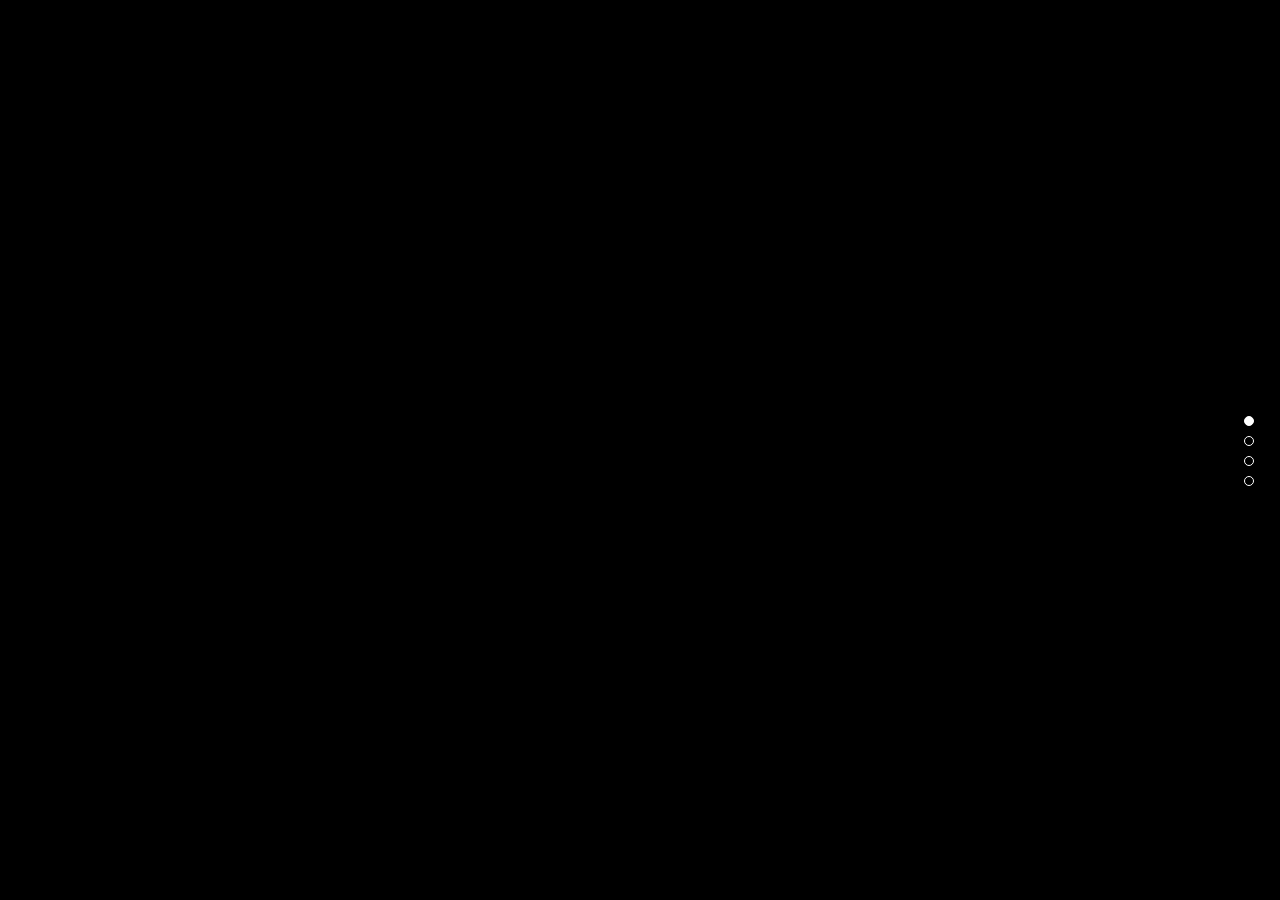
==== index.html @ 4bc7932e "Uploading existing website" ====
<!DOCTYPE html>
<html lang="en">

<head>
	<meta charset="utf-8">
	<title>MELD</title>
	<meta name= "Description" content="MELD is a multidisciplinary design studio, specialized in branding, social media and content creation. "/>    
	<link rel="image_src" href="res/meld2.png">
	<meta property="og:image" content="res/meldog.png" />

	<script src="https://cdn.jsdelivr.net/npm/p5@0.10.2/lib/p5.js"></script>
	<script src="landing.js"></script>
	<script src="hiMeld.js"></script>
	<script src="waaremeld.js"></script>

    <link rel="icon" type="image/png" href="faviconmeld.png"/>

	<!-- <script src="/res/pageable.js"> </script> -->
	<!-- <link rel="stylesheet" href="/res/pageable.css"> -->
	<!-- <link rel="stylesheet" href="res/smoothbox.css"> -->
	<!-- <link rel="stylesheet" href="venobox.css"> -->
	<link rel="stylesheet" href="lightgallery.css">
	<!-- <link rel="stylesheet" href="nanogallery2.min.css"> -->
	<link rel="stylesheet"  href="res/jquery.pagepiling.css" />
	<link rel="stylesheet" href="style.css">
	
	<link rel="stylesheet" href="shadowanim.css">
	<!--jQuery-->
	<script type="text/javascript" src="https://ajax.googleapis.com/ajax/libs/jquery/1.8.3/jquery.js"></script>
	<!-- <script src="http://ajax.googleapis.com/ajax/libs/jquery/1.11.1/jquery.min.js"></script> -->
	<script src="res/jquery.pagepiling.js"></script>
	
	<!-- <script type="text/javascript" src="js/smoothbox.min.js"></script> -->
	<!-- <script src="venobox.min.js"></script> -->
	<!-- <script src="js/jquery.nanogallery2.min.js"></script> -->
	

</head>

<body>
	
	
	<div id="main">
		<div id="pagepiling">
		<section data-anchor="Page 1" class="section">
			<div id="landing"></div>
			
		</section>
		

		<section data-anchor="Page 2" class="section">
			<div id="hi">


				<div id="hiweareMeld"></div>
				
				<div class="aboutText">
					<div id="wearemeld"></div>
					<p>
						We're a design studio. At MELD we help our clients reach their goals for their businesses by
						providing them with creative visual expressions.
						We provide creative direction, corporate branding & consultancy, packaging design, editorial
						design, graphical illustration and social media visual content creation.
					</p>
				</div>
			</div>
		</section>

		<section data-anchor="Page 3" class="section" id="aboutpg">
			<div >
				<h2 class="sheading" id="werkhead">Our work</h2>
				<div class="grid-container" id="lightgallery" data-nanogallery2>
					
					<div class="i1" >

						<a  href="sliderimgs/Catnap01.jpg " class="sb , venobox" data-gall>
							<img src="logo/catnap-01.png" alt="">
						</a>
					</div>
					
					<a href="sliderimgs/Catnap02.jpg" class="sb , venobox" data-gall></a>
					<a href="sliderimgs/Catnap03.jpg" class="sb , venobox" data-gall></a>

					<div class="i2">
						<a href="sliderimgs/MadMaze01.jpg " class="sb , venobox" data-gall>
							<img src="logo/madmaze-01.png" alt="">
						</a>
					</div>
					<a href="sliderimgs/MadMaze02.jpg" class="sb , venobox" data-gall></a>
					<a href="sliderimgs/MadMaze03.jpg" class="sb , venobox" data-gall></a>

					<div class="i3">
						<a href="sliderimgs/GoGoli-01.jpg" class="sb , venobox" data-gall>
							<img src="logo/gogoli-01.png" alt="">
						</a>
					</div>
					<a href="sliderimgs/GoGoli-02.jpg" class="sb , venobox" data-gall></a>
					<a href="sliderimgs/GoGoli-03.jpg" class="sb , venobox" data-gall></a>

					<div class="i4">
						<a href="sliderimgs/Caveman04.jpg" class="sb , venobox" data-gall>
							<img src="logo/Logos_Caveman.png" alt="">
						</a>
					</div>
					<a href="sliderimgs/Caveman05.jpg" class="sb , venobox" data-gall></a>
					<a href="sliderimgs/Caveman06.jpg" class="sb , venobox" data-gall></a>

					<div class="i5">
						<a href="sliderimgs/Evolve01.jpg" class="sb , venobox" data-gall>
							<img src="logo/Logos_Evolve.png" alt="">
						</a>
					</div>
					<a href="sliderimgs/Evolve02.jpg" class="sb , venobox" data-gall></a>
					<a href="sliderimgs/Evolve03.jpg" class="sb , venobox" data-gall></a>

					<div class="i6">
						<a href="sliderimgs/Zeal-Fit01.jpg" class="sb , venobox" data-gall>
							<img src="logo/Logos_Zeal Fit.png" alt="">
						</a>
					</div>
					<a href="sliderimgs/Zeal-Fit02.jpg" class="sb , venobox" data-gall></a>
					<a href="sliderimgs/Zeal-Fit03.jpg" class="sb , venobox" data-gall></a>

					<div class="i7">
						<a href="sliderimgs/ProCuts01.jpg" class="sb , venobox" data-gall>
							<img src="logo/Logos_ProCuts.png" alt="">
						</a>
					</div>
					<a href="sliderimgs/ProCuts02.jpg" class="sb , venobox" data-gall></a>
					<a href="sliderimgs/ProCuts03.jpg" class="sb , venobox" data-gall></a>

					<div class="i8">
						<a href="sliderimgs/Thulir01.jpg" class="sb , venobox" data-gall>
							<img src="logo/thulir-01.png" alt="">
						</a>
					</div>
					<a href="sliderimgs/Thulir02.jpg" class="sb , venobox" data-gall></a>
					<a href="sliderimgs/Thulir03.jpg" class="sb , venobox" data-gall></a>

					<div class="i9">
						<a href="#">
							<img src="logo/jugaad-01.png" alt="">
						</a>
					</div>

					<div class="i10">
						<a href="sliderimgs/Nutri-Immuno01.jpg" class="sb , venobox" data-gall>
							<img src="logo/Logos_Nutri Immuno.png" alt="">
						</a>
					</div>
					<a href="sliderimgs/Nutri-Immuno02.jpg" class="sb , venobox" data-gall></a>
					<a href="sliderimgs/Nutri-Immuno03.jpg" class="sb , venobox" data-gall></a>

					<div class="i11">
						<a href="sliderimgs/Dr01.jpg" class="sb , venobox" data-gall>
							<img src="logo/drbraces-01.png" alt="">
						</a>
					</div>
					<a href="sliderimgs/Dr02.jpg" class="sb , venobox" data-gall></a>
					<a href="sliderimgs/Dr03.jpg" class="sb , venobox" data-gall></a>

					<div class="i12">
						<a href="#">
							<img src="" alt="">
						</a>
					</div>
				</div>
			</div>
	
	</section>

	<section data-anchor="Page 4" id="contactSection" class="section">
		<h2 class="sheading">Get in touch</h2>
		<div id="contact">
			
		<form action="https://formspree.io/mlebdgdb" method="POST">
			<label>
				Hi, My name is	
				<input type="text" id="contactname" name="nameoftheperson" required>
			</label>
			<label>
				This is my email
				<input type="text" id="email" name="_replyto" required>
			</label>
			<label>	I'm looking for
				<textarea cols="23" name="message" id="msgtext"></textarea></label>
	

			<!-- your other form fields go here -->

			<button type="submit">Send</button>
		</form>
		<p>EMAIL : contactus@meldweare.com   //   CALL : +91 9790896904 / +91 7338880941  </p>
		<p></p>
	</div>
	</section>

 </div>
</div>

	



<script src="lightgallery.min.js"></script>
	<script src="main.js"></script>
</body>

</html>
---- res/pageable.css ----
/*
 Pageable
 Copyright (c) 2017 Karl Saunders (http://mobius.ovh)
 Dual licensed under the MIT (http://www.opensource.org/licenses/mit-license.php)
 and GPL (http://www.opensource.org/licenses/gpl-license.php) licenses.

 Version: 0.6.8

*/
.pg-pips {
  position: fixed;
  z-index: 1000;
}

.pg-pips ul {
  margin: 0;
  padding: 0;
}

.pg-pips ul li {
  width: 14px;
  height: 14px;
  margin: 7px;
  position: relative;
}

.pg-pips ul li:hover a {
  width: 10px;
  height: 10px;
  margin: -5px 0px 0px -5px;
}

.pg-pips ul li a {
  display: block;
  z-index: 1;
  cursor: pointer;
  text-decoration: none;
  border-radius: 50%;
  position: absolute;
  z-index: 1;
  height: 4px;
  width: 4px;
  border: 0;
  background: #fff;
  left: 50%;
  top: 50%;
  margin: -2px 0 0 -2px;
}

.pg-pips ul li a.active,
.pg-pips ul li:hover a.active {
  position: absolute;
  height: 14px;
  width: 14px;
  margin: -7px 0 0 -7px;
  border-radius: 100%;
}

.pg-vertical .pg-pips {
  right: 10px;
  top: 50%;
  -webkit-transform: translate3d(0, -50%, 0);
          transform: translate3d(0, -50%, 0);
}

.pg-vertical .pg-pips li {
  display: block;
}

.pg-horizontal .pg-pips {
  bottom: 10px;
  left: 50%;
  -webkit-transform: translate3d(-50%, 0, 0);
          transform: translate3d(-50%, 0, 0);
}

.pg-horizontal .pg-pips li {
  display: inline-block;
}
/*# sourceMappingURL=pageable.css.map */
---- res/smoothbox.css ----
body, html {
    height:100%;
    width:100%;
}
/* wrapper */
.smoothbox {
    position: fixed;
    top:0;
    left:0;
    background:rgb(0,0,0);
    background: rgba(0, 0, 0, 0.9);
    height:100%;
    width:100%;
    z-index: 9999;
}
/* wrapper after loading */
.sb-load {
    background:url('images/load.gif') center no-repeat rgba(0,0,0,.9);
}
/* vertical centering */
.smoothbox-table {
    top:0;
    height:100%;
    width:100%;
    display:table;
}
.smoothbox-centering {
    display:table-cell;
    vertical-align:middle;
    top:0;
    height:100%;
    width:100%;
}
/* horizontal centering & sizing */
.smoothbox-sizing {
    display:none;
    position: relative;
    margin: 0 auto;
    padding: 0px;
    width: 80%;
}
/* item wrapper */
.sb-items {
    margin: 0 auto;
    width: auto;
    padding: 0;
    list-style: none;    
    border-radius: 2px;
    display: table;
}
.sb-items:after {
    content: "";
    display: block;
    clear: both;
    visibility: hidden;
    line-height: 0;
    height: 0;
}
/* items */
.sb-item {
    left: 0;
    top:0;
    width: 100%;
    max-height: 80%;
    float: left;
    margin-right: -100%;
    position: relative;
    zoom: 1;
    border-radius: 2px;
    box-shadow: 0px 0px 0px 5px rgba(0, 0, 0, 1), 0px 0px 0px 6px #292929;
    -webkit-backface-visibility: hidden;
    -webkit-transition: all .2s ease-out;
    -moz-transition:all .2s ease-out;
    transition: all .2s ease-out;
}

.no-trans {
    -webkit-transition:none;
    -moz-transition:none;
    transition:none;
}

.sb-item img {
    max-width: 100%;
    max-height: 100%;
    display: block;
    border-radius: 2px;
    position: relative;
}
/* forward animation */
.sb-item-ani {
    /* top: 400px; */
    opacity:40%;
    /* -webkit-transform:scale(.5)rotate(25deg); */
    /* -moz-transform:scale(.5)rotate(25deg); */
    /* transform:scale(.5)rotate(25deg); */
}
/* back animation */
.sb-item-ani2 {
    /* top:400px; */
    /* -webkit-transform:scale(.5) rotate(25deg); */
    /* -moz-transform:scale(.5) rotate(25deg); */
    /* transform:scale(.5) rotate(25deg); */
    opacity:40%;
}
.sb-caption {
    position: absolute;
    bottom: 0px;
    width: 100%;
    background:rgb(0,0,0);
    background: rgba(0, 0, 0, 0.5);
    color: #CCC;
    /* font-family: "Segoe UI", Frutiger, "Frutiger Linotype", "Dejavu Sans", "Helvetica Neue", Arial, sans-serif; */
    font-weight: 100;
    padding: 10px;
    box-sizing: border-box;
    -moz-box-sizing:border-box;
    z-index: 1;
    text-align: center;
    -ms-filter: "progid:DXImageTransform.Microsoft.Alpha(Opacity=80)";
}
/* buttons */
.sb-nav {
    position:absolute;
    top: 10px;
    width: 100%;
    margin: 0 auto;
    display: none;
    z-index: 10;
    text-align: center;
    opacity: .5;
    -ms-filter: "progid:DXImageTransform.Microsoft.Alpha(Opacity=50)";
    filter: alpha(opacity=50);
    font-size: 0;
    -webkit-transition:all .15s ease-out;
    -moz-transition:all .15s ease-out;
    transition:all .15s ease-out;
    zoom:1;
}
.sb-nav:hover {
    opacity:1;
    -ms-filter: "progid:DXImageTransform.Microsoft.Alpha(Opacity=100)";
    filter: alpha(opacity=100);
}

.sb-prev, .sb-next, .sb-cancel {
    display: inline-block;
    background:rgb(0,0,0);
    background: rgba(0, 0, 0, 0.9);
    position: relative;
    zoom:1;
    outline:none;
    margin-right:1px;
    color: #fff!important;
    width: 50px;
    height: 35px;
    text-align: center;
    text-decoration: none;
    font-size: 21px;
    font-weight: bold;
    line-height: 33px;
    -webkit-transition:all .15s ease-out;
    -moz-transition:all .15s ease-out;
    transition:all .15s ease-out;
}
.sb-prev {border-radius: 15px 0 0 15px;}
.sb-next {border-radius: 0 15px 15px 0;}
.sb-nav a:hover {
    background: #fff;
    color: #000!important;
}
.sb-cancel:hover {
    background:#820001;
}
---- lightgallery.css ----
@font-face {
  font-family: 'lg';
  src: url("../fonts/lg.eot?n1z373");
  src: url("../fonts/lg.eot?#iefixn1z373") format("embedded-opentype"), url("../fonts/lg.woff?n1z373") format("woff"), url("../fonts/lg.ttf?n1z373") format("truetype"), url("../fonts/lg.svg?n1z373#lg") format("svg");
  font-weight: normal;
  font-style: normal;
}
.lg-icon {
  font-family: 'lg';
  speak: none;
  font-style: normal;
  font-weight: normal;
  font-variant: normal;
  text-transform: none;
  line-height: 1;
  /* Better Font Rendering =========== */
  -webkit-font-smoothing: antialiased;
  -moz-osx-font-smoothing: grayscale;
}

.lg-actions .lg-next, .lg-actions .lg-prev {
  background-color: rgba(0, 0, 0, 0.45);
  border-radius: 2px;
  color: #999;
  cursor: pointer;
  display: block;
  font-size: 22px;
  margin-top: -10px;
  padding: 8px 10px 9px;
  position: absolute;
  top: 50%;
  z-index: 1080;
}
.lg-actions .lg-next.disabled, .lg-actions .lg-prev.disabled {
  pointer-events: none;
  opacity: 0.5;
}
.lg-actions .lg-next:hover, .lg-actions .lg-prev:hover {
  color: #FFF;
}
.lg-actions .lg-next {
  right: 20px;
}
.lg-actions .lg-next:before {
  content: "\e095";
}
.lg-actions .lg-prev {
  left: 20px;
}
.lg-actions .lg-prev:after {
  content: "\e094";
}

@-webkit-keyframes lg-right-end {
  0% {
    left: 0;
  }
  50% {
    left: -30px;
  }
  100% {
    left: 0;
  }
}
@-moz-keyframes lg-right-end {
  0% {
    left: 0;
  }
  50% {
    left: -30px;
  }
  100% {
    left: 0;
  }
}
@-ms-keyframes lg-right-end {
  0% {
    left: 0;
  }
  50% {
    left: -30px;
  }
  100% {
    left: 0;
  }
}
@keyframes lg-right-end {
  0% {
    left: 0;
  }
  50% {
    left: -30px;
  }
  100% {
    left: 0;
  }
}
@-webkit-keyframes lg-left-end {
  0% {
    left: 0;
  }
  50% {
    left: 30px;
  }
  100% {
    left: 0;
  }
}
@-moz-keyframes lg-left-end {
  0% {
    left: 0;
  }
  50% {
    left: 30px;
  }
  100% {
    left: 0;
  }
}
@-ms-keyframes lg-left-end {
  0% {
    left: 0;
  }
  50% {
    left: 30px;
  }
  100% {
    left: 0;
  }
}
@keyframes lg-left-end {
  0% {
    left: 0;
  }
  50% {
    left: 30px;
  }
  100% {
    left: 0;
  }
}
.lg-outer.lg-right-end .lg-object {
  -webkit-animation: lg-right-end 0.3s;
  -o-animation: lg-right-end 0.3s;
  animation: lg-right-end 0.3s;
  position: relative;
}
.lg-outer.lg-left-end .lg-object {
  -webkit-animation: lg-left-end 0.3s;
  -o-animation: lg-left-end 0.3s;
  animation: lg-left-end 0.3s;
  position: relative;
}

.lg-toolbar {
  z-index: 1082;
  left: 0;
  position: absolute;
  top: 0;
  width: 100%;
  background-color: rgba(0, 0, 0, 0.45);
}
.lg-toolbar .lg-icon {
  color: #999;
  cursor: pointer;
  float: right;
  font-size: 24px;
  height: 47px;
  line-height: 27px;
  padding: 10px 0;
  text-align: center;
  width: 50px;
  text-decoration: none !important;
  outline: medium none;
  -webkit-transition: color 0.2s linear;
  -o-transition: color 0.2s linear;
  transition: color 0.2s linear;
}
.lg-toolbar .lg-icon:hover {
  color: #FFF;
}
.lg-toolbar .lg-close:after {
  content: "\e070";
}
.lg-toolbar .lg-download:after {
  content: "\e0f2";
}

.lg-sub-html {
  background-color: rgba(0, 0, 0, 0.45);
  bottom: 0;
  color: #EEE;
  font-size: 16px;
  left: 0;
  padding: 10px 40px;
  position: fixed;
  right: 0;
  text-align: center;
  z-index: 1080;
}
.lg-sub-html h4 {
  margin: 0;
  font-size: 13px;
  font-weight: bold;
}
.lg-sub-html p {
  font-size: 12px;
  margin: 5px 0 0;
}

#lg-counter {
  color: #999;
  display: inline-block;
  font-size: 16px;
  padding-left: 20px;
  padding-top: 12px;
  vertical-align: middle;
}

.lg-toolbar, .lg-prev, .lg-next {
  opacity: 1;
  -webkit-transition: -webkit-transform 0.35s cubic-bezier(0, 0, 0.25, 1) 0s, opacity 0.35s cubic-bezier(0, 0, 0.25, 1) 0s, color 0.2s linear;
  -moz-transition: -moz-transform 0.35s cubic-bezier(0, 0, 0.25, 1) 0s, opacity 0.35s cubic-bezier(0, 0, 0.25, 1) 0s, color 0.2s linear;
  -o-transition: -o-transform 0.35s cubic-bezier(0, 0, 0.25, 1) 0s, opacity 0.35s cubic-bezier(0, 0, 0.25, 1) 0s, color 0.2s linear;
  transition: transform 0.35s cubic-bezier(0, 0, 0.25, 1) 0s, opacity 0.35s cubic-bezier(0, 0, 0.25, 1) 0s, color 0.2s linear;
}

.lg-hide-items .lg-prev {
  opacity: 0;
  -webkit-transform: translate3d(-10px, 0, 0);
  transform: translate3d(-10px, 0, 0);
}
.lg-hide-items .lg-next {
  opacity: 0;
  -webkit-transform: translate3d(10px, 0, 0);
  transform: translate3d(10px, 0, 0);
}
.lg-hide-items .lg-toolbar {
  opacity: 0;
  -webkit-transform: translate3d(0, -10px, 0);
  transform: translate3d(0, -10px, 0);
}

body:not(.lg-from-hash) .lg-outer.lg-start-zoom .lg-object {
  -webkit-transform: scale3d(0.5, 0.5, 0.5);
  transform: scale3d(0.5, 0.5, 0.5);
  opacity: 0;
  -webkit-transition: -webkit-transform 250ms cubic-bezier(0, 0, 0.25, 1) 0s, opacity 250ms cubic-bezier(0, 0, 0.25, 1) !important;
  -moz-transition: -moz-transform 250ms cubic-bezier(0, 0, 0.25, 1) 0s, opacity 250ms cubic-bezier(0, 0, 0.25, 1) !important;
  -o-transition: -o-transform 250ms cubic-bezier(0, 0, 0.25, 1) 0s, opacity 250ms cubic-bezier(0, 0, 0.25, 1) !important;
  transition: transform 250ms cubic-bezier(0, 0, 0.25, 1) 0s, opacity 250ms cubic-bezier(0, 0, 0.25, 1) !important;
  -webkit-transform-origin: 50% 50%;
  -moz-transform-origin: 50% 50%;
  -ms-transform-origin: 50% 50%;
  transform-origin: 50% 50%;
}
body:not(.lg-from-hash) .lg-outer.lg-start-zoom .lg-item.lg-complete .lg-object {
  -webkit-transform: scale3d(1, 1, 1);
  transform: scale3d(1, 1, 1);
  opacity: 1;
}

.lg-outer .lg-thumb-outer {
  background-color: #0D0A0A;
  bottom: 0;
  position: absolute;
  width: 100%;
  z-index: 1080;
  max-height: 350px;
  -webkit-transform: translate3d(0, 100%, 0);
  transform: translate3d(0, 100%, 0);
  -webkit-transition: -webkit-transform 0.25s cubic-bezier(0, 0, 0.25, 1) 0s;
  -moz-transition: -moz-transform 0.25s cubic-bezier(0, 0, 0.25, 1) 0s;
  -o-transition: -o-transform 0.25s cubic-bezier(0, 0, 0.25, 1) 0s;
  transition: transform 0.25s cubic-bezier(0, 0, 0.25, 1) 0s;
}
.lg-outer .lg-thumb-outer.lg-grab .lg-thumb-item {
  cursor: -webkit-grab;
  cursor: -moz-grab;
  cursor: -o-grab;
  cursor: -ms-grab;
  cursor: grab;
}
.lg-outer .lg-thumb-outer.lg-grabbing .lg-thumb-item {
  cursor: move;
  cursor: -webkit-grabbing;
  cursor: -moz-grabbing;
  cursor: -o-grabbing;
  cursor: -ms-grabbing;
  cursor: grabbing;
}
.lg-outer .lg-thumb-outer.lg-dragging .lg-thumb {
  -webkit-transition-duration: 0s !important;
  transition-duration: 0s !important;
}
.lg-outer.lg-thumb-open .lg-thumb-outer {
  -webkit-transform: translate3d(0, 0%, 0);
  transform: translate3d(0, 0%, 0);
}
.lg-outer .lg-thumb {
  padding: 10px 0;
  height: 100%;
  margin-bottom: -5px;
}
.lg-outer .lg-thumb-item {
  border-radius: 5px;
  cursor: pointer;
  float: left;
  overflow: hidden;
  height: 100%;
  border: 2px solid #FFF;
  border-radius: 4px;
  margin-bottom: 5px;
}
@media (min-width: 1025px) {
  .lg-outer .lg-thumb-item {
    -webkit-transition: border-color 0.25s ease;
    -o-transition: border-color 0.25s ease;
    transition: border-color 0.25s ease;
  }
}
.lg-outer .lg-thumb-item.active, .lg-outer .lg-thumb-item:hover {
  border-color: #a90707;
}
.lg-outer .lg-thumb-item img {
  width: 100%;
  height: 100%;
  object-fit: cover;
}
.lg-outer.lg-has-thumb .lg-item {
  padding-bottom: 120px;
}
.lg-outer.lg-can-toggle .lg-item {
  padding-bottom: 0;
}
.lg-outer.lg-pull-caption-up .lg-sub-html {
  -webkit-transition: bottom 0.25s ease;
  -o-transition: bottom 0.25s ease;
  transition: bottom 0.25s ease;
}
.lg-outer.lg-pull-caption-up.lg-thumb-open .lg-sub-html {
  bottom: 100px;
}
.lg-outer .lg-toggle-thumb {
  background-color: #0D0A0A;
  border-radius: 2px 2px 0 0;
  color: #999;
  cursor: pointer;
  font-size: 24px;
  height: 39px;
  line-height: 27px;
  padding: 5px 0;
  position: absolute;
  right: 20px;
  text-align: center;
  top: -39px;
  width: 50px;
}
.lg-outer .lg-toggle-thumb:after {
  content: "\e1ff";
}
.lg-outer .lg-toggle-thumb:hover {
  color: #FFF;
}

.lg-outer .lg-video-cont {
  display: inline-block;
  vertical-align: middle;
  max-width: 1140px;
  max-height: 100%;
  width: 100%;
  padding: 0 5px;
}
.lg-outer .lg-video {
  width: 100%;
  height: 0;
  padding-bottom: 56.25%;
  overflow: hidden;
  position: relative;
}
.lg-outer .lg-video .lg-object {
  display: inline-block;
  position: absolute;
  top: 0;
  left: 0;
  width: 100% !important;
  height: 100% !important;
}
.lg-outer .lg-video .lg-video-play {
  width: 84px;
  height: 59px;
  position: absolute;
  left: 50%;
  top: 50%;
  margin-left: -42px;
  margin-top: -30px;
  z-index: 1080;
  cursor: pointer;
}
.lg-outer .lg-has-vimeo .lg-video-play {
  background: url("../img/vimeo-play.png") no-repeat scroll 0 0 transparent;
}
.lg-outer .lg-has-vimeo:hover .lg-video-play {
  background: url("../img/vimeo-play.png") no-repeat scroll 0 -58px transparent;
}
.lg-outer .lg-has-html5 .lg-video-play {
  background: transparent url("../img/video-play.png") no-repeat scroll 0 0;
  height: 64px;
  margin-left: -32px;
  margin-top: -32px;
  width: 64px;
  opacity: 0.8;
}
.lg-outer .lg-has-html5:hover .lg-video-play {
  opacity: 1;
}
.lg-outer .lg-has-youtube .lg-video-play {
  background: url("../img/youtube-play.png") no-repeat scroll 0 0 transparent;
}
.lg-outer .lg-has-youtube:hover .lg-video-play {
  background: url("../img/youtube-play.png") no-repeat scroll 0 -60px transparent;
}
.lg-outer .lg-video-object {
  width: 100% !important;
  height: 100% !important;
  position: absolute;
  top: 0;
  left: 0;
}
.lg-outer .lg-has-video .lg-video-object {
  visibility: hidden;
}
.lg-outer .lg-has-video.lg-video-playing .lg-object, .lg-outer .lg-has-video.lg-video-playing .lg-video-play {
  display: none;
}
.lg-outer .lg-has-video.lg-video-playing .lg-video-object {
  visibility: visible;
}

.lg-progress-bar {
  background-color: #333;
  height: 5px;
  left: 0;
  position: absolute;
  top: 0;
  width: 100%;
  z-index: 1083;
  opacity: 0;
  -webkit-transition: opacity 0.08s ease 0s;
  -moz-transition: opacity 0.08s ease 0s;
  -o-transition: opacity 0.08s ease 0s;
  transition: opacity 0.08s ease 0s;
}
.lg-progress-bar .lg-progress {
  background-color: #a90707;
  height: 5px;
  width: 0;
}
.lg-progress-bar.lg-start .lg-progress {
  width: 100%;
}
.lg-show-autoplay .lg-progress-bar {
  opacity: 1;
}

.lg-autoplay-button:after {
  content: "\e01d";
}
.lg-show-autoplay .lg-autoplay-button:after {
  content: "\e01a";
}

.lg-outer.lg-css3.lg-zoom-dragging .lg-item.lg-complete.lg-zoomable .lg-img-wrap, .lg-outer.lg-css3.lg-zoom-dragging .lg-item.lg-complete.lg-zoomable .lg-image {
  -webkit-transition-duration: 0s;
  transition-duration: 0s;
}
.lg-outer.lg-use-transition-for-zoom .lg-item.lg-complete.lg-zoomable .lg-img-wrap {
  -webkit-transition: -webkit-transform 0.3s cubic-bezier(0, 0, 0.25, 1) 0s;
  -moz-transition: -moz-transform 0.3s cubic-bezier(0, 0, 0.25, 1) 0s;
  -o-transition: -o-transform 0.3s cubic-bezier(0, 0, 0.25, 1) 0s;
  transition: transform 0.3s cubic-bezier(0, 0, 0.25, 1) 0s;
}
.lg-outer.lg-use-left-for-zoom .lg-item.lg-complete.lg-zoomable .lg-img-wrap {
  -webkit-transition: left 0.3s cubic-bezier(0, 0, 0.25, 1) 0s, top 0.3s cubic-bezier(0, 0, 0.25, 1) 0s;
  -moz-transition: left 0.3s cubic-bezier(0, 0, 0.25, 1) 0s, top 0.3s cubic-bezier(0, 0, 0.25, 1) 0s;
  -o-transition: left 0.3s cubic-bezier(0, 0, 0.25, 1) 0s, top 0.3s cubic-bezier(0, 0, 0.25, 1) 0s;
  transition: left 0.3s cubic-bezier(0, 0, 0.25, 1) 0s, top 0.3s cubic-bezier(0, 0, 0.25, 1) 0s;
}
.lg-outer .lg-item.lg-complete.lg-zoomable .lg-img-wrap {
  -webkit-transform: translate3d(0, 0, 0);
  transform: translate3d(0, 0, 0);
  -webkit-backface-visibility: hidden;
  -moz-backface-visibility: hidden;
  backface-visibility: hidden;
}
.lg-outer .lg-item.lg-complete.lg-zoomable .lg-image {
  -webkit-transform: scale3d(1, 1, 1);
  transform: scale3d(1, 1, 1);
  -webkit-transition: -webkit-transform 0.3s cubic-bezier(0, 0, 0.25, 1) 0s, opacity 0.15s !important;
  -moz-transition: -moz-transform 0.3s cubic-bezier(0, 0, 0.25, 1) 0s, opacity 0.15s !important;
  -o-transition: -o-transform 0.3s cubic-bezier(0, 0, 0.25, 1) 0s, opacity 0.15s !important;
  transition: transform 0.3s cubic-bezier(0, 0, 0.25, 1) 0s, opacity 0.15s !important;
  -webkit-transform-origin: 0 0;
  -moz-transform-origin: 0 0;
  -ms-transform-origin: 0 0;
  transform-origin: 0 0;
  -webkit-backface-visibility: hidden;
  -moz-backface-visibility: hidden;
  backface-visibility: hidden;
}

#lg-zoom-in:after {
  content: "\e311";
}

#lg-actual-size {
  font-size: 20px;
}
#lg-actual-size:after {
  content: "\e033";
}

#lg-zoom-out {
  opacity: 0.5;
  pointer-events: none;
}
#lg-zoom-out:after {
  content: "\e312";
}
.lg-zoomed #lg-zoom-out {
  opacity: 1;
  pointer-events: auto;
}

.lg-outer .lg-pager-outer {
  bottom: 60px;
  left: 0;
  position: absolute;
  right: 0;
  text-align: center;
  z-index: 1080;
  height: 10px;
}
.lg-outer .lg-pager-outer.lg-pager-hover .lg-pager-cont {
  overflow: visible;
}
.lg-outer .lg-pager-cont {
  cursor: pointer;
  display: inline-block;
  overflow: hidden;
  position: relative;
  vertical-align: top;
  margin: 0 5px;
}
.lg-outer .lg-pager-cont:hover .lg-pager-thumb-cont {
  opacity: 1;
  -webkit-transform: translate3d(0, 0, 0);
  transform: translate3d(0, 0, 0);
}
.lg-outer .lg-pager-cont.lg-pager-active .lg-pager {
  box-shadow: 0 0 0 2px white inset;
}
.lg-outer .lg-pager-thumb-cont {
  background-color: #fff;
  color: #FFF;
  bottom: 100%;
  height: 83px;
  left: 0;
  margin-bottom: 20px;
  margin-left: -60px;
  opacity: 0;
  padding: 5px;
  position: absolute;
  width: 120px;
  border-radius: 3px;
  -webkit-transition: opacity 0.15s ease 0s, -webkit-transform 0.15s ease 0s;
  -moz-transition: opacity 0.15s ease 0s, -moz-transform 0.15s ease 0s;
  -o-transition: opacity 0.15s ease 0s, -o-transform 0.15s ease 0s;
  transition: opacity 0.15s ease 0s, transform 0.15s ease 0s;
  -webkit-transform: translate3d(0, 5px, 0);
  transform: translate3d(0, 5px, 0);
}
.lg-outer .lg-pager-thumb-cont img {
  width: 100%;
  height: 100%;
}
.lg-outer .lg-pager {
  background-color: rgba(255, 255, 255, 0.5);
  border-radius: 50%;
  box-shadow: 0 0 0 8px rgba(255, 255, 255, 0.7) inset;
  display: block;
  height: 12px;
  -webkit-transition: box-shadow 0.3s ease 0s;
  -o-transition: box-shadow 0.3s ease 0s;
  transition: box-shadow 0.3s ease 0s;
  width: 12px;
}
.lg-outer .lg-pager:hover, .lg-outer .lg-pager:focus {
  box-shadow: 0 0 0 8px white inset;
}
.lg-outer .lg-caret {
  border-left: 10px solid transparent;
  border-right: 10px solid transparent;
  border-top: 10px dashed;
  bottom: -10px;
  display: inline-block;
  height: 0;
  left: 50%;
  margin-left: -5px;
  position: absolute;
  vertical-align: middle;
  width: 0;
}

.lg-fullscreen:after {
  content: "\e20c";
}
.lg-fullscreen-on .lg-fullscreen:after {
  content: "\e20d";
}

.lg-outer #lg-dropdown-overlay {
  background-color: rgba(0, 0, 0, 0.25);
  bottom: 0;
  cursor: default;
  left: 0;
  position: fixed;
  right: 0;
  top: 0;
  z-index: 1081;
  opacity: 0;
  visibility: hidden;
  -webkit-transition: visibility 0s linear 0.18s, opacity 0.18s linear 0s;
  -o-transition: visibility 0s linear 0.18s, opacity 0.18s linear 0s;
  transition: visibility 0s linear 0.18s, opacity 0.18s linear 0s;
}
.lg-outer.lg-dropdown-active .lg-dropdown, .lg-outer.lg-dropdown-active #lg-dropdown-overlay {
  -webkit-transition-delay: 0s;
  transition-delay: 0s;
  -moz-transform: translate3d(0, 0px, 0);
  -o-transform: translate3d(0, 0px, 0);
  -ms-transform: translate3d(0, 0px, 0);
  -webkit-transform: translate3d(0, 0px, 0);
  transform: translate3d(0, 0px, 0);
  opacity: 1;
  visibility: visible;
}
.lg-outer.lg-dropdown-active #lg-share {
  color: #FFF;
}
.lg-outer .lg-dropdown {
  background-color: #fff;
  border-radius: 2px;
  font-size: 14px;
  list-style-type: none;
  margin: 0;
  padding: 10px 0;
  position: absolute;
  right: 0;
  text-align: left;
  top: 50px;
  opacity: 0;
  visibility: hidden;
  -moz-transform: translate3d(0, 5px, 0);
  -o-transform: translate3d(0, 5px, 0);
  -ms-transform: translate3d(0, 5px, 0);
  -webkit-transform: translate3d(0, 5px, 0);
  transform: translate3d(0, 5px, 0);
  -webkit-transition: -webkit-transform 0.18s linear 0s, visibility 0s linear 0.5s, opacity 0.18s linear 0s;
  -moz-transition: -moz-transform 0.18s linear 0s, visibility 0s linear 0.5s, opacity 0.18s linear 0s;
  -o-transition: -o-transform 0.18s linear 0s, visibility 0s linear 0.5s, opacity 0.18s linear 0s;
  transition: transform 0.18s linear 0s, visibility 0s linear 0.5s, opacity 0.18s linear 0s;
}
.lg-outer .lg-dropdown:after {
  content: "";
  display: block;
  height: 0;
  width: 0;
  position: absolute;
  border: 8px solid transparent;
  border-bottom-color: #FFF;
  right: 16px;
  top: -16px;
}
.lg-outer .lg-dropdown > li:last-child {
  margin-bottom: 0px;
}
.lg-outer .lg-dropdown > li:hover a, .lg-outer .lg-dropdown > li:hover .lg-icon {
  color: #333;
}
.lg-outer .lg-dropdown a {
  color: #333;
  display: block;
  white-space: pre;
  padding: 4px 12px;
  font-family: "Open Sans","Helvetica Neue",Helvetica,Arial,sans-serif;
  font-size: 12px;
}
.lg-outer .lg-dropdown a:hover {
  background-color: rgba(0, 0, 0, 0.07);
}
.lg-outer .lg-dropdown .lg-dropdown-text {
  display: inline-block;
  line-height: 1;
  margin-top: -3px;
  vertical-align: middle;
}
.lg-outer .lg-dropdown .lg-icon {
  color: #333;
  display: inline-block;
  float: none;
  font-size: 20px;
  height: auto;
  line-height: 1;
  margin-right: 8px;
  padding: 0;
  vertical-align: middle;
  width: auto;
}
.lg-outer #lg-share {
  position: relative;
}
.lg-outer #lg-share:after {
  content: "\e80d";
}
.lg-outer #lg-share-facebook .lg-icon {
  color: #3b5998;
}
.lg-outer #lg-share-facebook .lg-icon:after {
  content: "\e901";
}
.lg-outer #lg-share-twitter .lg-icon {
  color: #00aced;
}
.lg-outer #lg-share-twitter .lg-icon:after {
  content: "\e904";
}
.lg-outer #lg-share-googleplus .lg-icon {
  color: #dd4b39;
}
.lg-outer #lg-share-googleplus .lg-icon:after {
  content: "\e902";
}
.lg-outer #lg-share-pinterest .lg-icon {
  color: #cb2027;
}
.lg-outer #lg-share-pinterest .lg-icon:after {
  content: "\e903";
}

.group {
  *zoom: 1;
}

.group:before, .group:after {
  display: table;
  content: "";
  line-height: 0;
}

.group:after {
  clear: both;
}

.lg-outer {
  width: 100%;
  height: 100%;
  position: fixed;
  top: 0;
  left: 0;
  z-index: 1050;
  opacity: 0;
  -webkit-transition: opacity 0.15s ease 0s;
  -o-transition: opacity 0.15s ease 0s;
  transition: opacity 0.15s ease 0s;
}
.lg-outer * {
  -webkit-box-sizing: border-box;
  -moz-box-sizing: border-box;
  box-sizing: border-box;
}
.lg-outer.lg-visible {
  opacity: 1;
}
.lg-outer.lg-css3 .lg-item.lg-prev-slide, .lg-outer.lg-css3 .lg-item.lg-next-slide, .lg-outer.lg-css3 .lg-item.lg-current {
  -webkit-transition-duration: inherit !important;
  transition-duration: inherit !important;
  -webkit-transition-timing-function: inherit !important;
  transition-timing-function: inherit !important;
}
.lg-outer.lg-css3.lg-dragging .lg-item.lg-prev-slide, .lg-outer.lg-css3.lg-dragging .lg-item.lg-next-slide, .lg-outer.lg-css3.lg-dragging .lg-item.lg-current {
  -webkit-transition-duration: 0s !important;
  transition-duration: 0s !important;
  opacity: 1;
}
.lg-outer.lg-grab img.lg-object {
  cursor: -webkit-grab;
  cursor: -moz-grab;
  cursor: -o-grab;
  cursor: -ms-grab;
  cursor: grab;
}
.lg-outer.lg-grabbing img.lg-object {
  cursor: move;
  cursor: -webkit-grabbing;
  cursor: -moz-grabbing;
  cursor: -o-grabbing;
  cursor: -ms-grabbing;
  cursor: grabbing;
}
.lg-outer .lg {
  height: 100%;
  width: 100%;
  position: relative;
  overflow: hidden;
  margin-left: auto;
  margin-right: auto;
  max-width: 100%;
  max-height: 100%;
}
.lg-outer .lg-inner {
  width: 100%;
  height: 100%;
  position: absolute;
  left: 0;
  top: 0;
  white-space: nowrap;
}
.lg-outer .lg-item {
  background: url("../img/loading.gif") no-repeat scroll center center transparent;
  display: none !important;
}
.lg-outer.lg-css3 .lg-prev-slide, .lg-outer.lg-css3 .lg-current, .lg-outer.lg-css3 .lg-next-slide {
  display: inline-block !important;
}
.lg-outer.lg-css .lg-current {
  display: inline-block !important;
}
.lg-outer .lg-item, .lg-outer .lg-img-wrap {
  display: inline-block;
  text-align: center;
  position: absolute;
  width: 100%;
  height: 100%;
}
.lg-outer .lg-item:before, .lg-outer .lg-img-wrap:before {
  content: "";
  display: inline-block;
  height: 50%;
  width: 1px;
  margin-right: -1px;
}
.lg-outer .lg-img-wrap {
  position: absolute;
  padding: 0 5px;
  left: 0;
  right: 0;
  top: 0;
  bottom: 0;
}
.lg-outer .lg-item.lg-complete {
  background-image: none;
}
.lg-outer .lg-item.lg-current {
  z-index: 1060;
}
.lg-outer .lg-image {
  display: inline-block;
  vertical-align: middle;
  max-width: 100%;
  max-height: 100%;
  width: auto !important;
  height: auto !important;
}
.lg-outer.lg-show-after-load .lg-item .lg-object, .lg-outer.lg-show-after-load .lg-item .lg-video-play {
  opacity: 0;
  -webkit-transition: opacity 0.15s ease 0s;
  -o-transition: opacity 0.15s ease 0s;
  transition: opacity 0.15s ease 0s;
}
.lg-outer.lg-show-after-load .lg-item.lg-complete .lg-object, .lg-outer.lg-show-after-load .lg-item.lg-complete .lg-video-play {
  opacity: 1;
}
.lg-outer .lg-empty-html {
  display: none;
}
.lg-outer.lg-hide-download #lg-download {
  display: none;
}

.lg-backdrop {
  position: fixed;
  top: 0;
  left: 0;
  right: 0;
  bottom: 0;
  z-index: 1040;
  background-color: #000;
  opacity: 0;
  -webkit-transition: opacity 0.15s ease 0s;
  -o-transition: opacity 0.15s ease 0s;
  transition: opacity 0.15s ease 0s;
}
.lg-backdrop.in {
  opacity: 1;
}

.lg-css3.lg-no-trans .lg-prev-slide, .lg-css3.lg-no-trans .lg-next-slide, .lg-css3.lg-no-trans .lg-current {
  -webkit-transition: none 0s ease 0s !important;
  -moz-transition: none 0s ease 0s !important;
  -o-transition: none 0s ease 0s !important;
  transition: none 0s ease 0s !important;
}
.lg-css3.lg-use-css3 .lg-item {
  -webkit-backface-visibility: hidden;
  -moz-backface-visibility: hidden;
  backface-visibility: hidden;
}
.lg-css3.lg-use-left .lg-item {
  -webkit-backface-visibility: hidden;
  -moz-backface-visibility: hidden;
  backface-visibility: hidden;
}
.lg-css3.lg-fade .lg-item {
  opacity: 0;
}
.lg-css3.lg-fade .lg-item.lg-current {
  opacity: 1;
}
.lg-css3.lg-fade .lg-item.lg-prev-slide, .lg-css3.lg-fade .lg-item.lg-next-slide, .lg-css3.lg-fade .lg-item.lg-current {
  -webkit-transition: opacity 0.1s ease 0s;
  -moz-transition: opacity 0.1s ease 0s;
  -o-transition: opacity 0.1s ease 0s;
  transition: opacity 0.1s ease 0s;
}
.lg-css3.lg-slide.lg-use-css3 .lg-item {
  opacity: 0;
}
.lg-css3.lg-slide.lg-use-css3 .lg-item.lg-prev-slide {
  -webkit-transform: translate3d(-100%, 0, 0);
  transform: translate3d(-100%, 0, 0);
}
.lg-css3.lg-slide.lg-use-css3 .lg-item.lg-next-slide {
  -webkit-transform: translate3d(100%, 0, 0);
  transform: translate3d(100%, 0, 0);
}
.lg-css3.lg-slide.lg-use-css3 .lg-item.lg-current {
  -webkit-transform: translate3d(0, 0, 0);
  transform: translate3d(0, 0, 0);
  opacity: 1;
}
.lg-css3.lg-slide.lg-use-css3 .lg-item.lg-prev-slide, .lg-css3.lg-slide.lg-use-css3 .lg-item.lg-next-slide, .lg-css3.lg-slide.lg-use-css3 .lg-item.lg-current {
  -webkit-transition: -webkit-transform 1s cubic-bezier(0, 0, 0.25, 1) 0s, opacity 0.1s ease 0s;
  -moz-transition: -moz-transform 1s cubic-bezier(0, 0, 0.25, 1) 0s, opacity 0.1s ease 0s;
  -o-transition: -o-transform 1s cubic-bezier(0, 0, 0.25, 1) 0s, opacity 0.1s ease 0s;
  transition: transform 1s cubic-bezier(0, 0, 0.25, 1) 0s, opacity 0.1s ease 0s;
}
.lg-css3.lg-slide.lg-use-left .lg-item {
  opacity: 0;
  position: absolute;
  left: 0;
}
.lg-css3.lg-slide.lg-use-left .lg-item.lg-prev-slide {
  left: -100%;
}
.lg-css3.lg-slide.lg-use-left .lg-item.lg-next-slide {
  left: 100%;
}
.lg-css3.lg-slide.lg-use-left .lg-item.lg-current {
  left: 0;
  opacity: 1;
}
.lg-css3.lg-slide.lg-use-left .lg-item.lg-prev-slide, .lg-css3.lg-slide.lg-use-left .lg-item.lg-next-slide, .lg-css3.lg-slide.lg-use-left .lg-item.lg-current {
  -webkit-transition: left 1s cubic-bezier(0, 0, 0.25, 1) 0s, opacity 0.1s ease 0s;
  -moz-transition: left 1s cubic-bezier(0, 0, 0.25, 1) 0s, opacity 0.1s ease 0s;
  -o-transition: left 1s cubic-bezier(0, 0, 0.25, 1) 0s, opacity 0.1s ease 0s;
  transition: left 1s cubic-bezier(0, 0, 0.25, 1) 0s, opacity 0.1s ease 0s;
}
---- nanogallery2.min.css ----
.nGY2{box-sizing:content-box;-webkit-box-sizing:content-box;-moz-box-sizing:content-box;-o-box-sizing:content-box}.nGY2 .ngy2_container{width:100%;min-width:100px;font-size:1em;line-height:normal;padding:0;margin:0 auto;overflow:hidden;visibility:visible;-webkit-user-select:none;user-select:none;-webkit-touch-callout:none}@font-face{font-family:ngy2_icon_font;src:url(font/ngy2_icon_font.woff2?64889571) format('woff2'),url(font/ngy2_icon_font.woff?64889571) format('woff');font-weight:400;font-style:normal}.nGY2Icon-star:before{content:'\e801'}.nGY2Icon-search:before{content:'\e800'}.nGY2Icon-star-empty:before{content:'\e802'}.nGY2Icon-video:before{content:'\e803'}.nGY2Icon-videocam:before{content:'\e804'}.nGY2Icon-picture:before{content:'\e805'}.nGY2Icon-camera:before{content:'\e806'}.nGY2Icon-camera-alt:before{content:'\e807'}.nGY2Icon-ok:before{content:'\e808'}.nGY2Icon-help:before{content:'\e80a'}.nGY2Icon-help-circled:before{content:'\e80b'}.nGY2Icon-home:before{content:'\e80e'}.nGY2Icon-link:before{content:'\e80f'}.nGY2Icon-link-ext:before{content:'\e810'}.nGY2Icon-heart:before{content:'\e811'}.nGY2Icon-ngy2_chevron-right:before{content:'\e812'}.nGY2Icon-upload:before{content:'\e814'}.nGY2Icon-reply-all:before{content:'\e815'}.nGY2Icon-export:before{content:'\e816'}.nGY2Icon-chat:before{content:'\e818'}.nGY2Icon-attention:before{content:'\e819'}.nGY2Icon-location:before{content:'\e81a'}.nGY2Icon-trash:before{content:'\e81b'}.nGY2Icon-folder-empty:before{content:'\e81c'}.nGY2Icon-folder-open-empty:before{content:'\e81d'}.nGY2Icon-menu:before{content:'\e81e'}.nGY2Icon-cog:before{content:'\e81f'}.nGY2Icon-cog-alt:before{content:'\e820'}.nGY2Icon-wrench:before{content:'\e821'}.nGY2Icon-lightbulb:before{content:'\e822'}.nGY2Icon-resize-full:before{content:'\e823'}.nGY2Icon-resize-small:before{content:'\e824'}.nGY2Icon-left-open:before{content:'\e827'}.nGY2Icon-right-open:before{content:'\e828'}.nGY2Icon-arrows-cw:before{content:'\e829'}.nGY2Icon-level-up:before{content:'\e82a'}.nGY2Icon-play:before{content:'\e82b'}.nGY2Icon-pause:before{content:'\e82c'}.nGY2Icon-ngy2_chevron-left:before{content:'\e82d'}.nGY2Icon-ellipsis-vert:before{content:'\e82e'}.nGY2Icon-toggle-off:before{content:'\e82f'}.nGY2Icon-toggle-on:before{content:'\e830'}.nGY2Icon-check:before{content:'\e831'}.nGY2Icon-check-empty:before{content:'\e832'}.nGY2Icon-rocket:before{content:'\e833'}.nGY2Icon-filter:before{content:'\e834'}.nGY2Icon-magic:before{content:'\e835'}.nGY2Icon-pinterest-squared:before{content:'\e836'}.nGY2Icon-gplus-squared:before{content:'\e837'}.nGY2Icon-facebook-squared:before{content:'\e838'}.nGY2Icon-basket:before{content:'\e839'}.nGY2Icon-ok-circled:before{content:'\e83a'}.nGY2Icon-user:before{content:'\e83b'}.nGY2Icon-ngy2_chevron_left3:before{content:'\e83c'}.nGY2Icon-ngy2_chevron_right3:before{content:'\e83d'}.nGY2Icon-zoom-out-1:before{content:'\e83e'}.nGY2Icon-ngy2_zoom_out2:before{content:'\e83f'}.nGY2Icon-ngy2_zoom_in2:before{content:'\e840'}.nGY2Icon-ngy2_share2:before{content:'\e841'}.nGY2Icon-ngy2_external2:before{content:'\e842'}.nGY2Icon-ngy2_close2:before{content:'\e843'}.nGY2Icon-ngy2_info2:before{content:'\e844'}.nGY2Icon-ngy2_chevron_up2:before{content:'\e845'}.nGY2Icon-ngy2_download2:before{content:'\e846'}.nGY2Icon-mail-alt:before{content:'\f0e0'}.nGY2Icon-circle-empty:before{content:'\f10c'}.nGY2Icon-tumblr-squared:before{content:'\f174'}.nGY2Icon-twitter-squared:before{content:'\f304'}.nGY2Icon-youtube-play:before{content:'\f16a'}.nGY2Icon-vkontakte:before{content:'\f189'}.nGY2Icon-cw:before{content:'\e809'}.nGY2Icon-ccw:before{content:'\e80c'}[class^=nGY2Icon-]{margin-left:.2em;margin-right:.3em;font-family:ngy2_icon_font;font-style:normal;font-weight:400;speak:none;display:inline-block;text-decoration:inherit;text-align:center;font-variant:normal;text-transform:none;box-sizing:border-box;-webkit-box-sizing:border-box;-moz-box-sizing:border-box;-o-box-sizing:border-box}.nGY2Navigationbar{margin:5px 0;padding:5px 0;display:none;box-sizing:border-box;-webkit-box-sizing:border-box;-moz-box-sizing:border-box;-o-box-sizing:border-box}.nGY2Navigationbar .nGY2NavigationbarItem{margin:5px 2px;padding:5px 8px;white-space:nowrap;cursor:pointer;display:inline-block;vertical-align:middle;text-align:left;visibility:'hidden';box-sizing:border-box;-webkit-box-sizing:border-box;-moz-box-sizing:border-box;-o-box-sizing:border-box}.nGY2 .nGY2Gallery,.nGY2 .nGY2GallerySub{position:relative;overflow:hidden;box-sizing:border-box}.nGY2Navigationbar .oneItem{margin:0 5px;white-space:nowrap;vertical-align:middle;display:inline-block}.nGY2 .nGY2Gallery{text-align:center;margin:0 auto;-webkit-box-sizing:border-box;-moz-box-sizing:border-box;-o-box-sizing:border-box}.nGY2 .nGY2GallerySub{perspective:900px;text-align:left;width:100%;height:100%;display:inline-block;z-index:1;-webkit-box-sizing:border-box;-moz-box-sizing:border-box;-o-box-sizing:border-box}.nGY2 .nGY2GThumbnail,.nGY2 .nGY2GThumbnailStack{display:inline-block;position:absolute;box-sizing:border-box;border:0 solid #000;padding:0;overflow:hidden;cursor:pointer}.nGY2 .nGY2GThumbnail{background-color:#000;-webkit-box-sizing:border-box;-moz-box-sizing:border-box;-o-box-sizing:border-box}.nGY2 .nGY2GThumbnailStack{background-color:#888;-webkit-box-sizing:border-box;-moz-box-sizing:border-box;-o-box-sizing:border-box}.nGY2 .nGY2GThumbnailSub{width:100%;height:100%;display:block;box-sizing:border-box;-webkit-box-sizing:border-box;-moz-box-sizing:border-box;-o-box-sizing:border-box;border:0 solid #000;margin:0;padding:0;overflow:hidden}.nGY2 .nGY2GThumbnailSubSelected{-webkit-transform:scale(.9);-ms-transform:scale(.9);transform:scale(.9)}.nGY2 .nGY2GThumbnailImage{position:relative;overflow:hidden;background:#000;box-sizing:border-box;-webkit-box-sizing:border-box;-moz-box-sizing:border-box;-o-box-sizing:border-box}.nGY2 .nGY2GThumbnailImg{background:url([data-uri]) center no-repeat;position:absolute;top:0;bottom:0;left:0;right:0;margin:auto;display:block;vertical-align:bottom;box-sizing:border-box;-webkit-box-sizing:border-box;-moz-box-sizing:border-box;-o-box-sizing:border-box}.nGY2 .nGY2GThumbnailAnnotationOLD_NO_MORE_USED{background:rgba(34,34,34,.75);opacity:1;text-align:left;left:0;right:0;padding:1px;position:absolute;min-height:18px;overflow:hidden;box-sizing:border-box;-webkit-box-sizing:border-box;-moz-box-sizing:border-box;-o-box-sizing:border-box}.nGY2 .nGY2GThumbnailCustomLayer,.nGY2 .nGY2GThumbnailLabel{display:block;box-sizing:border-box;left:0;position:absolute;right:0}.nGY2 .nGY2GThumbnailCustomLayer{top:0;bottom:0;overflow:hidden;-webkit-box-sizing:border-box;-moz-box-sizing:border-box;-o-box-sizing:border-box}.nGY2 .nGY2GThumbnailLabel{background:rgba(34,34,34,.75);padding:4px;margin:0;-webkit-box-sizing:border-box;-moz-box-sizing:border-box;-o-box-sizing:border-box}.nGY2 .nGY2GThumbnailAlbumTitle,.nGY2 .nGY2GThumbnailImageTitle{color:#fff;margin:5px 1px 1px;padding:0;left:0;right:0;white-space:nowrap;overflow:hidden;display:inline-block;Text-Shadow:#000 1px 0 0,#000 1px 1px 0,#000 1px -1px 0,#000 -1px 1px 0,#000 -1px 0 0,#000 -1px -1px 0,#000 0 1px 0,#000 0 -1px 0;box-sizing:border-box;-webkit-box-sizing:border-box;-moz-box-sizing:border-box;-o-box-sizing:border-box}.nGY2 .nGY2GThumbnailDescription{clear:both;margin:1px 1px 3px;padding:0;color:#aaa;white-space:nowrap;left:0;right:0;font-size:.8em;Text-Shadow:#000 1px 0 0,#000 1px 1px 0,#000 1px -1px 0,#000 -1px 1px 0,#000 -1px 0 0,#000 -1px -1px 0,#000 0 1px 0,#000 0 -1px 0;box-sizing:border-box;-webkit-box-sizing:border-box;-moz-box-sizing:border-box;-o-box-sizing:border-box}.nGY2 .nGY2GThumbnailIcon,.nGY2 .nGY2GThumbnailIconsFullThumbnail{color:#fff;Text-Shadow:#000 1px 0 0,#000 1px 1px 0,#000 1px -1px 0,#000 -1px 1px 0,#000 -1px 0 0,#000 -1px -1px 0,#000 0 1px 0,#000 0 -1px 0}.nGY2 .nGY2GThumbnailIcons{margin:0;position:absolute;display:inline-block;padding:0;box-sizing:border-box;-webkit-box-sizing:border-box;-moz-box-sizing:border-box;-o-box-sizing:border-box}.nGY2 .nGY2GThumbnailIconsFullThumbnail{font-size:1.8em;padding:5px;position:absolute;top:50%;left:50%;-webkit-transform:translateX(-50%) translateY(-50%);-ms-transform:translateX(-50%) translateY(-50%);transform:translateX(-50%) translateY(-50%);display:inline-block;box-sizing:border-box;-webkit-box-sizing:border-box;-moz-box-sizing:border-box;-o-box-sizing:border-box}.nGY2 .nGY2GThumbnailIconText,.nGY2 .nGY2GThumbnailIconTextBadge{position:relative;display:inline-block;margin:0;vertical-align:middle}.nGY2 .nGY2GThumbnailIcon{display:inline-block;padding:4px;margin:0;box-sizing:border-box;-webkit-box-sizing:border-box;-moz-box-sizing:border-box;-o-box-sizing:border-box}.nGY2 .nGY2GThumbnailIconTextBadge{background-color:#fff;border-radius:6px;-moz-border-radius:6px;-webkit-border-radius:6px;box-sizing:border-box;-webkit-box-sizing:border-box;-moz-box-sizing:border-box;-o-box-sizing:border-box}.nGY2 .nGY2GThumbnailIconText{box-sizing:border-box;-webkit-box-sizing:border-box;-moz-box-sizing:border-box;-o-box-sizing:border-box}.nGY2 .nGY2GThumbnailAlbumUp i{position:absolute;top:50%;left:50%;margin:0;-webkit-transform:translateY(-50%) translateX(-50%);-ms-transform:translateY(-50%) translateX(-50%);transform:translateY(-50%) translateX(-50%)}.nGY2 .nGY2GThumbnailAlbumUp{color:#eee;font-size:1.2em;top:0;bottom:0;left:0;right:0;display:table;width:100%;text-align:center;position:absolute;margin:auto;padding:0;box-sizing:border-box;-webkit-box-sizing:border-box;-moz-box-sizing:border-box;-o-box-sizing:border-box}.nGY2 .nGY2GalleryBottom{margin:0;padding:0;text-align:center;position:relative;overflow:hidden;white-space:nowrap}.nGY2 .nGY2GalleryMoreButton,.nGY2 .nGY2GalleryMoreButtonAnnotation,.nGY2 .nGY2GalleryPagination,.nGY2 .nGY2GalleryPaginationDot{margin:10px auto 5px;text-align:center;position:relative;white-space:nowrap;overflow:hidden}.nGY2 .nGY2GalleryMoreButton{padding:4px;display:inline-block;cursor:pointer}.nGY2 .nGY2GalleryMoreButtonAnnotation{border:1px solid #fff;padding:8px 20px;display:inline-block}.nGY2 .nGY2GalleryPagination,.nGY2 .nGY2GalleryPaginationDot{padding:4px}.nGY2 .nGY2PaginationNext,.nGY2 .nGY2PaginationPrev,.nGY2 .nGY2paginationItem,.nGY2 .nGY2paginationItemCurrentPage{margin:10px 4px;padding:5px 8px;-webkit-border-radius:4px;-moz-border-radius:4px;border-radius:4px;background:#111;white-space:nowrap;cursor:pointer;vertical-align:middle;display:inline-block}.nGY2 .nGY2paginationItemCurrentPage{background:#333}.nGY2 .nGY2paginationDot,.nGY2 .nGY2paginationDotCurrentPage{width:16px;height:16px;border:2px solid #fff;background:#444;border-radius:50%;margin:12px 5px;white-space:nowrap;cursor:pointer;vertical-align:middle;display:inline-block;opacity:.5}.nGY2 .nGY2paginationDotCurrentPage{background:#fff;opacity:1}.nGY2 .nGY2paginationRectangle,.nGY2 .nGY2paginationRectangleCurrentPage{width:30px;border:1px solid #fff;height:0;background:#444;margin:5px 1px;white-space:nowrap;cursor:pointer;vertical-align:middle;display:inline-block;opacity:.5}.nGY2 .nGY2paginationRectangleCurrentPage{background:#fff;opacity:1}.nGY2Popup{position:fixed;color:#000;top:0;left:0;bottom:0;right:0;background:rgba(0,0,0,.5)}.nGY2PopupContent,.nGY2PopupContentCenter,.nGY2PopupContentLeft,.nGY2PopupContentRight{position:fixed;text-align:left;top:50%;left:50%;width:50%;padding:15px 30px;height:auto;background:#fff;-webkit-backface-visibility:hidden;-moz-backface-visibility:hidden;backface-visibility:hidden;-webkit-transform:translateX(-50%) translateY(-50%);-moz-transform:translateX(-50%) translateY(-50%);-ms-transform:translateX(-50%) translateY(-50%);transform:translateX(-50%) translateY(-50%)}.nGY2PopupContentCenter{text-align:center}.nGY2PopupTitle{font-size:1.5em;border-bottom:4px solid #888;padding:0 0 5px;margin-bottom:10px}.nGY2PopupCloseButton{font-size:1.5em;cursor:pointer;text-align:right}.nGY2PopupOneItem{padding:10px;font-size:2em;cursor:pointer;display:inline-block}.nGY2PopupOneItemText{padding:10px;font-size:1.2em;cursor:pointer;display:block}@media only screen and (max-device-width :480px){.nGY2PopupContent{width:85%!important;padding:5px 10px!important}}.nGY2PortInfo{padding:3px!important;font-size:14px!important;color:#FF0075!important;text-align:center!important;z-index:0!important;text-transform:lowercase!important;cursor:pointer!important}.nGY2PortInfo a,.nGY2PortInfo a:active,.nGY2PortInfo a:hover,.nGY2PortInfo>a:link,.nGY2PortInfo>a:visited{color:#FF0075!important;text-decoration:none!important}.nGY2 .nGY2ViewerContainer{opacity:0;position:fixed;top:0;left:0;height:100%;width:100%}.nGY2 .nGY2Viewer{display:block;visibility:visible;position:fixed;top:0;left:0;height:100%;width:100%;opacity:1;background-color:rgba(1,1,1,.85);text-align:center;clear:both;user-drag:none;user-select:none;-moz-user-select:none;-webkit-user-drag:none;-webkit-user-select:none;-ms-user-select:none}.nGY2 .nGY2ViewerLogo{text-align:center;float:left;position:relative;top:50px;left:5px;padding:2px;background:url(nanogallery2_logo.png) center no-repeat;display:block;height:74px;width:147px}.nGY2 .nGY2ViewerContent,.nGY2 .nGY2ViewerMediaPan{position:absolute;box-sizing:border-box;user-select:none}.nGY2 .nGY2ViewerContent{min-width:40px;min-height:40px;clear:both;user-drag:none;-moz-user-select:none;-webkit-user-drag:none;-webkit-user-select:none;-ms-user-select:none;-webkit-box-sizing:border-box;-moz-box-sizing:border-box;-o-box-sizing:border-box}.nGY2 .nGY2ViewerMediaPan{transform-origin:50% 50% 0;visibility:visible;opacity:1;display:inline-block;padding:0;top:0;bottom:0;left:0;right:0;margin:auto;zoom:1;user-drag:none;-moz-user-select:none;-webkit-user-drag:none;-webkit-user-select:none;-ms-user-select:none;-webkit-box-sizing:border-box;-moz-box-sizing:border-box;-o-box-sizing:border-box}.nGY2 .nGY2ViewerMedia,.nGY2 .nGY2ViewerMediaLoaderHidden{visibility:visible;position:absolute;top:0;bottom:0;zoom:1;box-sizing:border-box;left:0;right:0;margin:auto}.nGY2 .nGY2ViewerMedia{max-width:none;opacity:1;will-change:transform;transform:translateZ(0);user-drag:none;user-select:none;-moz-user-select:none;-webkit-user-drag:none;-webkit-user-select:none;-ms-user-select:none;padding:0;-webkit-box-sizing:border-box;-moz-box-sizing:border-box;-o-box-sizing:border-box}.nGY2 .nGY2ViewerMediaLoaderDisplayed{visibility:visible;opacity:1;position:absolute;top:0;bottom:0;left:0;right:0;margin:auto;zoom:1;user-drag:none;user-select:none;-moz-user-select:none;-webkit-user-drag:none;-webkit-user-select:none;-ms-user-select:none;width:50px;height:50px}.nGY2 .nGY2ViewerMediaLoaderDisplayed:before{top:0;bottom:0;left:0;right:0;margin:auto;content:"";display:block;position:absolute;border-width:7px;border-style:solid;border-radius:50%;width:38px;height:38px;animation:nGY2-spinner-rotate-animation 1s linear 0s infinite;border-color:#444 #23CB99 #23CB99 #444}.nGY2 .nGY2ViewerMediaLoaderDisplayed:after{content:"";display:block;position:absolute;border-width:4px;border-style:solid;border-radius:50%;width:24px;height:24px;top:0;bottom:0;left:0;right:0;margin:auto;animation:nGY2-spinner-anti-rotate-animation .85s linear 0s infinite;border-color:#333 #23CB99 #23CB99 #333}@keyframes nGY2-spinner-rotate-animation{0%{transform:rotate(0)}100%{transform:rotate(360deg)}}@keyframes nGY2-spinner-anti-rotate-animation{0%{transform:rotate(0)}100%{transform:rotate(-360deg)}}.nGY2 .nGY2ViewerMediaLoaderHidden{opacity:0;user-drag:none;user-select:none;-moz-user-select:none;-webkit-user-drag:none;-webkit-user-select:none;-ms-user-select:none;background-image:none;-webkit-box-sizing:border-box;-moz-box-sizing:border-box;-o-box-sizing:border-box}.nGY2 .nGY2ViewerAreaNext,.nGY2 .nGY2ViewerAreaPrevious{transform:scaleY(1.5);color:#fff;display:block;Text-Shadow:#000 1px 0 0,#000 1px 1px 0,#000 1px -1px 0,#000 -1px 1px 0,#000 -1px 0 0,#000 -1px -1px 0,#000 0 1px 0,#000 0 -1px 0;font-size:2em;top:50%;margin-top:-25px;cursor:pointer;opacity:1;position:absolute}.nGY2 .nGY2ViewerContent .imgCurrent{cursor:pointer}.nGY2 .nGY2ViewerAreaPrevious{padding:10px 0 10px 1px;left:0;text-align:left;user-drag:none;user-select:none;-moz-user-select:none;-webkit-user-drag:none;-webkit-user-select:none;-ms-user-select:none;transition:all .2s ease;-webkit-transition:all .2s ease;-moz-transition:all .2s ease;-o-transition:all .2s ease}.nGY2 .nGY2ViewerAreaPrevious>i{margin-left:0}.nGY2 .nGY2ViewerAreaNext{padding:10px 1px 10px 0;right:0;text-align:right;user-drag:none;user-select:none;-moz-user-select:none;-webkit-user-drag:none;-webkit-user-select:none;-ms-user-select:none;transition:all .2s ease;-webkit-transition:all .2s ease;-moz-transition:all .2s ease;-o-transition:all .2s ease}.nGY2 .nGY2ViewerAreaNext>i{margin-right:0}.nGY2 .toolbarContainer{left:0;right:0;text-align:center;display:inline-block;position:absolute;width:100%}.nGY2 .toolbar{display:inline-block;vertical-align:middle;overflow:hidden;padding:2px 0;margin:1px}.nGY2 .toolbarBackground{background:rgba(4,4,4,.7)}.nGY2 .nGY2ViewerToolsTopLeft,.nGY2 .nGY2ViewerToolsTopRight{color:#ddd;background:rgba(0,0,0,.2);top:5px;position:absolute;cursor:pointer;opacity:1}.nGY2 .nGY2ViewerToolsTopLeft{left:5px;transition:all .2s ease;-webkit-transition:all .2s ease;-moz-transition:all .2s ease;-o-transition:all .2s ease}.nGY2 .nGY2ViewerToolsTopRight{right:5px;transition:all .2s ease;-webkit-transition:all .2s ease;-moz-transition:all .2s ease;-o-transition:all .2s ease}.nGY2 .toolbar .ngbt{font-size:1.5em;display:table-cell;cursor:pointer;padding:2px 5px;vertical-align:middle}.nGY2 .toolbar .label,.nGY2 .toolbar .label .title,.nGY2 .toolbar .pageCounter{font-size:1em;vertical-align:middle;overflow:hidden}.nGY2 .ngy2viewerToolAction{opacity:1}.nGY2 .ngy2viewerToolAction:hover{opacity:.8}.nGY2 .toolbar .pageCounter{display:table-cell;margin:auto}.nGY2 .toolbar .label{padding:3px 10px;border-left:0 solid #000;display:table-cell;text-align:left;background-color:initial}.nGY2 .toolbar .label .title{margin:auto}.nGY2 .toolbar .label .description{font-size:.8em;display:table-row;vertical-align:middle;overflow:hidden;color:#aaa}.nGY2ConsoleParent{visibility:hidden;height:0;background:#111;color:#e00;padding:0;margin:2px}.nGY2ConsoleParent p{color:#e00;padding:1px;margin:0}.nGY2 .nanoGalleryLBar,.nGY2 .nanoGalleryLBarOff{position:relative;width:100%;margin:0 0 1px;background-color:#556;height:2px}.nGY2.unselectable{-moz-user-select:none;-khtml-user-select:none;-webkit-user-select:none;user-select:none}.nGY2 .nanoGalleryLBarOff{visibility:hidden}.nGY2 .nanoGalleryLBar{visibility:visible}.nGY2 .nanoGalleryLBar>div{position:absolute;width:50px;height:2px;top:0;opacity:.7}.nGY2 .nanoGalleryLBar>div:nth-child(1){-webkit-animation:nanoGalleryLBarAnim 2s -.2s infinite cubic-bezier(0,.6,.9,0);-moz-animation:nanoGalleryLBarAnim 2s -.2s infinite cubic-bezier(0,.6,.9,0);-ms-animation:nanoGalleryLBarAnim 2s -.2s infinite cubic-bezier(0,.6,.9,0);-o-animation:nanoGalleryLBarAnim 2s -.2s infinite cubic-bezier(0,.6,.9,0);animation:nanoGalleryLBarAnim 2s -.2s infinite cubic-bezier(0,.6,.9,0);background:#111}.nGY2 .nanoGalleryLBar>div:nth-child(2){-webkit-animation:nanoGalleryLBarAnim 2s -.4s infinite cubic-bezier(0,.6,.9,0);-moz-animation:nanoGalleryLBarAnim 2s -.4s infinite cubic-bezier(0,.6,.9,0);-ms-animation:nanoGalleryLBarAnim 2s -.4s infinite cubic-bezier(0,.6,.9,0);-o-animation:nanoGalleryLBarAnim 2s -.4s infinite cubic-bezier(0,.6,.9,0);animation:nanoGalleryLBarAnim 2s -.4s infinite cubic-bezier(0,.6,.9,0);background:#333}.nGY2 .nanoGalleryLBar>div:nth-child(3){-webkit-animation:nanoGalleryLBarAnim 2s -.6s infinite cubic-bezier(0,.6,.9,0);-moz-animation:nanoGalleryLBarAnim 2s -.6s infinite cubic-bezier(0,.6,.9,0);-ms-animation:nanoGalleryLBarAnim 2s -.6s infinite cubic-bezier(0,.6,.9,0);-o-animation:nanoGalleryLBarAnim 2s -.6s infinite cubic-bezier(0,.6,.9,0);animation:nanoGalleryLBarAnim 2s -.6s infinite cubic-bezier(0,.6,.9,0);background:#ccd}.nGY2 .nanoGalleryLBar>div:nth-child(4){-webkit-animation:nanoGalleryLBarAnim 2s -.8s infinite cubic-bezier(0,.6,.9,0);-moz-animation:nanoGalleryLBarAnim 2s -.8s infinite cubic-bezier(0,.6,.9,0);-ms-animation:nanoGalleryLBarAnim 2s -.8s infinite cubic-bezier(0,.6,.9,0);-o-animation:nanoGalleryLBarAnim 2s -.8s infinite cubic-bezier(0,.6,.9,0);animation:nanoGalleryLBarAnim 2s -.8s infinite cubic-bezier(0,.6,.9,0);background:#777}.nGY2 .nanoGalleryLBar>div:nth-child(5){-webkit-animation:nanoGalleryLBarAnim 2s -1s infinite cubic-bezier(0,.6,.9,0);-moz-animation:nanoGalleryLBarAnim 2s -1s infinite cubic-bezier(0,.6,.9,0);-ms-animation:nanoGalleryLBarAnim 2s -1s infinite cubic-bezier(0,.6,.9,0);-o-animation:nanoGalleryLBarAnim 2s -1s infinite cubic-bezier(0,.6,.9,0);animation:nanoGalleryLBarAnim 2s -1s infinite cubic-bezier(0,.6,.9,0);background:#ddd}@-webkit-keyframes nanoGalleryLBarAnim{0%{left:10%}100%{left:90%}}@-moz-keyframes nanoGalleryLBarAnim{0%{left:10%}100%{left:90%}}@-ms-keyframes nanoGalleryLBarAnim{0%{left:10%}100%{left:90%}}@-o-keyframes nanoGalleryLBarAnim{0%{left:10%}100%{left:90%}}@keyframes nanoGalleryLBarAnim{0%{left:10%}100%{left:90%}}
---- style.css ----
body, html {
    height:100%;
    width:100%;
}

#landing {
    margin: 0;
    /* display: flex; */
    /* align-items: center; */

    /* position: absolute; */

}

a.sb {
    width: 0;
    height: 0;
}

.pp-tooltip {
    font-family: 'Montserrat', sans-serif;
}

#defaultCanvas0 {
    z-index: -2000;
    position: relative;
}

body {
    margin: 0;
    font-family: 'Montserrat', sans-serif;
    color: white;
    /* background-color: black; */
}

/* @media (min-width: 1000px) {
    .grid-container {
        display: grid;
        justify-items: end;
        align-items: stretch;
        grid-template-columns: 1fr 1fr 1fr 1fr;
        grid-template-rows: 1fr 1fr 1fr;
        grid-template-areas: "i1 i2 i3 i4""i5 i6 i7 i8""i9 i10 i11 i12";
    }
  } */

.grid-container {
    display: grid;
    grid-template-areas: "i1 i2 i3 i4""i5 i6 i7 i8""i9 i10 i11 i12";
    /* grid-template-rows: 1fr 1fr 1fr 1fr; */
    /* grid-template-columns: 1fr 1fr; */
    grid-column-gap: 0;
    justify-items: center;
    padding-left: 5vw;
    align-items: stretch;

    grid-template-columns: auto;
    /* grid-template-columns: repeat(auto-fit, minmax(1fr, 1fr));
     */
}

.i1 {
    grid-area: i1;
   

}

.i2 {
    grid-area: i2;
    

}

.i3 {
    grid-area: i3;


}

.i4 {
    grid-area: i4;

}

.i5 {
    grid-area: i5;
 

}

.i6 {
    grid-area: i6;
    

}

.i7 {
    grid-area: i7;
    

}

.i8 {
    grid-area:i8;

}

.i9 {
    grid-area:i9;

}

.i10 {
    grid-area: i10;

}

.i11 {
    grid-area: i11;

}

.i12 {
    grid-area: i12;

}


.grid-container img {
    max-height: 15vw;
    /* width: 240px;
    padding: 2px 30px; */
    /* padding-top: 10px; */
    
    
}


  

canvas {
    width: 100%;
    height: 100%;

}



#main {
    height: 100%;
    position: relative;
    /* z-index: 20; */
}

section {
    height: 100vh;
    background-color: black;

}

#hi {
    display: flex;
    flex-direction: row;
    justify-content: center;
    /* background-color: black; */

}

/* Hi! */
/* #defaultCanvas1{ */
/* padding-top:20vh; */

/* } */

#werkhead {
    left: -150px;
    color: grey;
    top: 250px;
}

#aboutpg {
    background-color: white;
}

.aboutText p {
    padding-right: 8%;
    font-size: 20px;
    line-height: 2;
    font-weight: 100;
    text-align: justify;
    overflow-x: hidden;
}

.aboutText p {
    padding-top: 5%;

}

canvas #hiweareMeld {
    width: 10vw;
    height: 10vh;
}

#contact {
    text-align: right;
    padding-right: 20%;
}


label {
    position: relative;
    font-size: 42px;
    display: block;
    text-transform: uppercase;
    font-weight: 100;
    padding-top: 1px;


}

form {
    margin-left: auto;
    margin-right: auto;
}

input {
    font-size: 42px;
    /* display: block; */
    margin-left: 10px;
    text-transform: uppercase;
    font-weight: 300;
    background: none !important;
    border: none;
    color: white;
    font-family: 'Montserrat', sans-serif;
    border-bottom: 1px solid grey;
    transition: 0.5s ease-in-out;
}

input#email {
    text-transform: none;
}

input:focus {
    outline: none;
    border-bottom: 2px solid grey;
    transition: 1s;
}

input:-internal-autofill-selected {
    background: none !important;

}

textarea {
    font-size: 42px;
    margin-left: 10px;
    /* text-transform: uppercase; */
    font-weight: 300;
    background: none !important;
    border: none;
    color: white;
    font-family: 'Montserrat', sans-serif;
    border-bottom: 1px solid grey;
    resize: none;
    overflow: hidden;
    padding: 0;
    height: 50px;
    transition: 0.8s ease-in-out;
    width: auto;
}



textarea:focus {
    background-color: #141414 !important;
    outline: none;
    border-bottom: 2px solid grey;
    height: 40vh;
    transition: 1s;
}

button {
    /* align-items: center; */
    background-color: black;
    border: white solid 1px;
    color: white;
    padding: 15px 32px;
    text-align: center !important;
    font-family: 'Montserrat', sans-serif;
    font-weight: 100;
    text-decoration: none;
    /* display: flex; */
    font-size: 32px;
    margin: 4px 2px;
    margin-top: 1%;
    cursor: pointer;
}

/* section#page-4 {} */

.sheading {
    /* text-align: left; */
    font-size: 10vh;
    font-weight: 800;
    position: absolute;
    color: #141414;
    text-transform: uppercase;
    /* transform-origin: 0 0; */
    z-index: -1;
    top: 250px;
    left: -200px;
    transform: rotate(-90deg);

}

@media only screen and (max-width: 1000px) {


    #msgarea {
        flex-direction: column;
    }

    #hi {
        flex-direction: column;
    }

    #hiweareMeld {
        height: 10vh !important;
    }

    /* wearemeld */
    #defaultCanvas2 {
        padding-left: 10vw;
        padding-top: 15vw;
    }

    /* Hi! */
    /* #defaultCanvas1{ */
    /* transform: scale(0.9,0.9); */
    /* padding-top: 10vw; */
    /* padding-left: 20vw; */

    /* } */

    .aboutText p {
        /* padding: 7%; */
        margin-top: -50px;
        padding-right: 15%;
        padding-left: 5%;
        /* padding-top: 20%; */
        /* margin-top: 10%; */

    }

    h2.sheading{
        white-space: nowrap;
        right: 35vw;
        top: 80vw;
    }

    h2#werkhead{
        top: 90vw;
        left: 35vw;
        

    }
    .grid-container {
        display: grid;
        /* grid-template-areas: "i1 i2 i3 i4""i5 i6 i7 i8""i9 i10 i11 i12"; */
        /* grid-template-rows: 1fr 1fr 1fr 1fr; */
        /* grid-template-columns: 1fr 1fr; */

        justify-items: center;
        /* align-items: ; */
        padding: 0;
        grid-template-columns: 1fr 1fr;
        grid-template-rows: 1fr 1fr 1fr 1fr 1fr 1fr;
        /* padding-left: 0; */
        /* grid-template-columns: repeat(auto-fit, minmax(1fr, 1fr));
       */
    }

    .i1 {
        grid-area: i1;
    }

    .i2 {
        grid-area: 1/2;
    }

    .i3 {
        grid-area: 2/1;
    }

    .i4 {
        grid-area: 2/2;
    }

    .i5 {
        grid-area: 3/1;
    }

    .i6 {
        grid-area: 3/2;
    }

    .i7 {
        grid-area: 4/1;
    }

    .i8 {
        grid-area: 4/2;
    }

    .i9 {
        grid-area: 5/1;
    }

    .i10 {
        grid-area: 5/2;
    }

    .i11 {
        grid-area: 6/1;
    }

    .i12 {
        grid-area: 6/2;
    }

    .grid-container img {
        min-height: 30vw !important;

    }


    #contact label{
        font-size: 80px;
        padding-top: 100px;

    }
    #contact input{
        font-size: 58px;
    }
    #contact p {
        font-size: 32px;
        padding-right: 0;
        padding-left: 10%;
        text-align: left;
    }

    #contact button{

        margin-top: 5%;
    }

    /* body {
        background-color: brown !important;
    } */


}
---- shadowanim.css ----
.i1 {
  -webkit-animation: shadow-drop-br 2s cubic-bezier(0.25, 0.46, 0.45, 0.94) infinite alternate both;
  animation: shadow-drop-br 2s cubic-bezier(0.25, 0.46, 0.45, 0.94) infinite alternate both;
  -webkit-animation-delay: 0.33333s;
          animation-delay: 0.33333s;
}

.i2 {
  -webkit-animation: shadow-drop-br 2s cubic-bezier(0.25, 0.46, 0.45, 0.94) infinite alternate both;
  animation: shadow-drop-br 2s cubic-bezier(0.25, 0.46, 0.45, 0.94) infinite alternate both;
  -webkit-animation-delay: 0.66667s;
          animation-delay: 0.66667s;
}

.i3 {
  -webkit-animation: shadow-drop-br 2s cubic-bezier(0.25, 0.46, 0.45, 0.94) infinite alternate both;
  animation: shadow-drop-br 2s cubic-bezier(0.25, 0.46, 0.45, 0.94) infinite alternate both;
  -webkit-animation-delay: 1s;
          animation-delay: 1s;
}

.i4 {
  -webkit-animation: shadow-drop-br 2s cubic-bezier(0.25, 0.46, 0.45, 0.94) infinite alternate both;
  animation: shadow-drop-br 2s cubic-bezier(0.25, 0.46, 0.45, 0.94) infinite alternate both;
  -webkit-animation-delay: 1.33333s;
          animation-delay: 1.33333s;
}

.i5 {
  -webkit-animation: shadow-drop-br 2s cubic-bezier(0.25, 0.46, 0.45, 0.94) infinite alternate both;
  animation: shadow-drop-br 2s cubic-bezier(0.25, 0.46, 0.45, 0.94) infinite alternate both;
  -webkit-animation-delay: 1.66667s;
          animation-delay: 1.66667s;
}

.i6 {
  -webkit-animation: shadow-drop-br 2s cubic-bezier(0.25, 0.46, 0.45, 0.94) infinite alternate both;
  animation: shadow-drop-br 2s cubic-bezier(0.25, 0.46, 0.45, 0.94) infinite alternate both;
  -webkit-animation-delay: 2s;
          animation-delay: 2s;
}

.i7 {
  -webkit-animation: shadow-drop-br 2s cubic-bezier(0.25, 0.46, 0.45, 0.94) infinite alternate both;
  animation: shadow-drop-br 2s cubic-bezier(0.25, 0.46, 0.45, 0.94) infinite alternate both;
  -webkit-animation-delay: 2.33333s;
          animation-delay: 2.33333s;
}

.i8 {
  -webkit-animation: shadow-drop-br 2s cubic-bezier(0.25, 0.46, 0.45, 0.94) infinite alternate both;
  animation: shadow-drop-br 2s cubic-bezier(0.25, 0.46, 0.45, 0.94) infinite alternate both;
  -webkit-animation-delay: 2.66667s;
          animation-delay: 2.66667s;
}

.i9 {
  -webkit-animation: shadow-drop-br 2s cubic-bezier(0.25, 0.46, 0.45, 0.94) infinite alternate both;
  animation: shadow-drop-br 2s cubic-bezier(0.25, 0.46, 0.45, 0.94) infinite alternate both;
  -webkit-animation-delay: 3s;
          animation-delay: 3s;
}

.i10 {
  -webkit-animation: shadow-drop-br 2s cubic-bezier(0.25, 0.46, 0.45, 0.94) infinite alternate both;
  animation: shadow-drop-br 2s cubic-bezier(0.25, 0.46, 0.45, 0.94) infinite alternate both;
  -webkit-animation-delay: 3.33333s;
          animation-delay: 3.33333s;
}

.i11 {
  -webkit-animation: shadow-drop-br 2s cubic-bezier(0.25, 0.46, 0.45, 0.94) infinite alternate both;
  animation: shadow-drop-br 2s cubic-bezier(0.25, 0.46, 0.45, 0.94) infinite alternate both;
  -webkit-animation-delay: 3.66667s;
          animation-delay: 3.66667s;
}

.i12 {
  -webkit-animation: shadow-drop-br 2s cubic-bezier(0.25, 0.46, 0.45, 0.94) infinite alternate both;
  animation: shadow-drop-br 2s cubic-bezier(0.25, 0.46, 0.45, 0.94) infinite alternate both;
  -webkit-animation-delay: 4s;
          animation-delay: 4s;
}

@-webkit-keyframes shadow-drop-br {
  0% {
    -webkit-box-shadow: 0 0 0 0 rgba(0, 0, 0, 0);
    box-shadow: 0 0 0 0 rgba(0, 0, 0, 0);
  }
  100% {
    -webkit-box-shadow: 12px 12px 20px -12px rgba(0, 0, 0, 0.35);
    box-shadow: 12px 12px 20px -12px rgba(0, 0, 0, 0.35);
  }
}

@keyframes shadow-drop-br {
  0% {
    -webkit-box-shadow: 0 0 0 0 rgba(0, 0, 0, 0);
    box-shadow: 0 0 0 0 rgba(0, 0, 0, 0);
  }
  100% {
    -webkit-box-shadow: 12px 12px 20px -12px rgba(0, 0, 0, 0.3);
    box-shadow: 12px 12px 20px -12px rgba(0, 0, 0, 0.3);
  }
}
/*# sourceMappingURL=shadowanim.css.map */
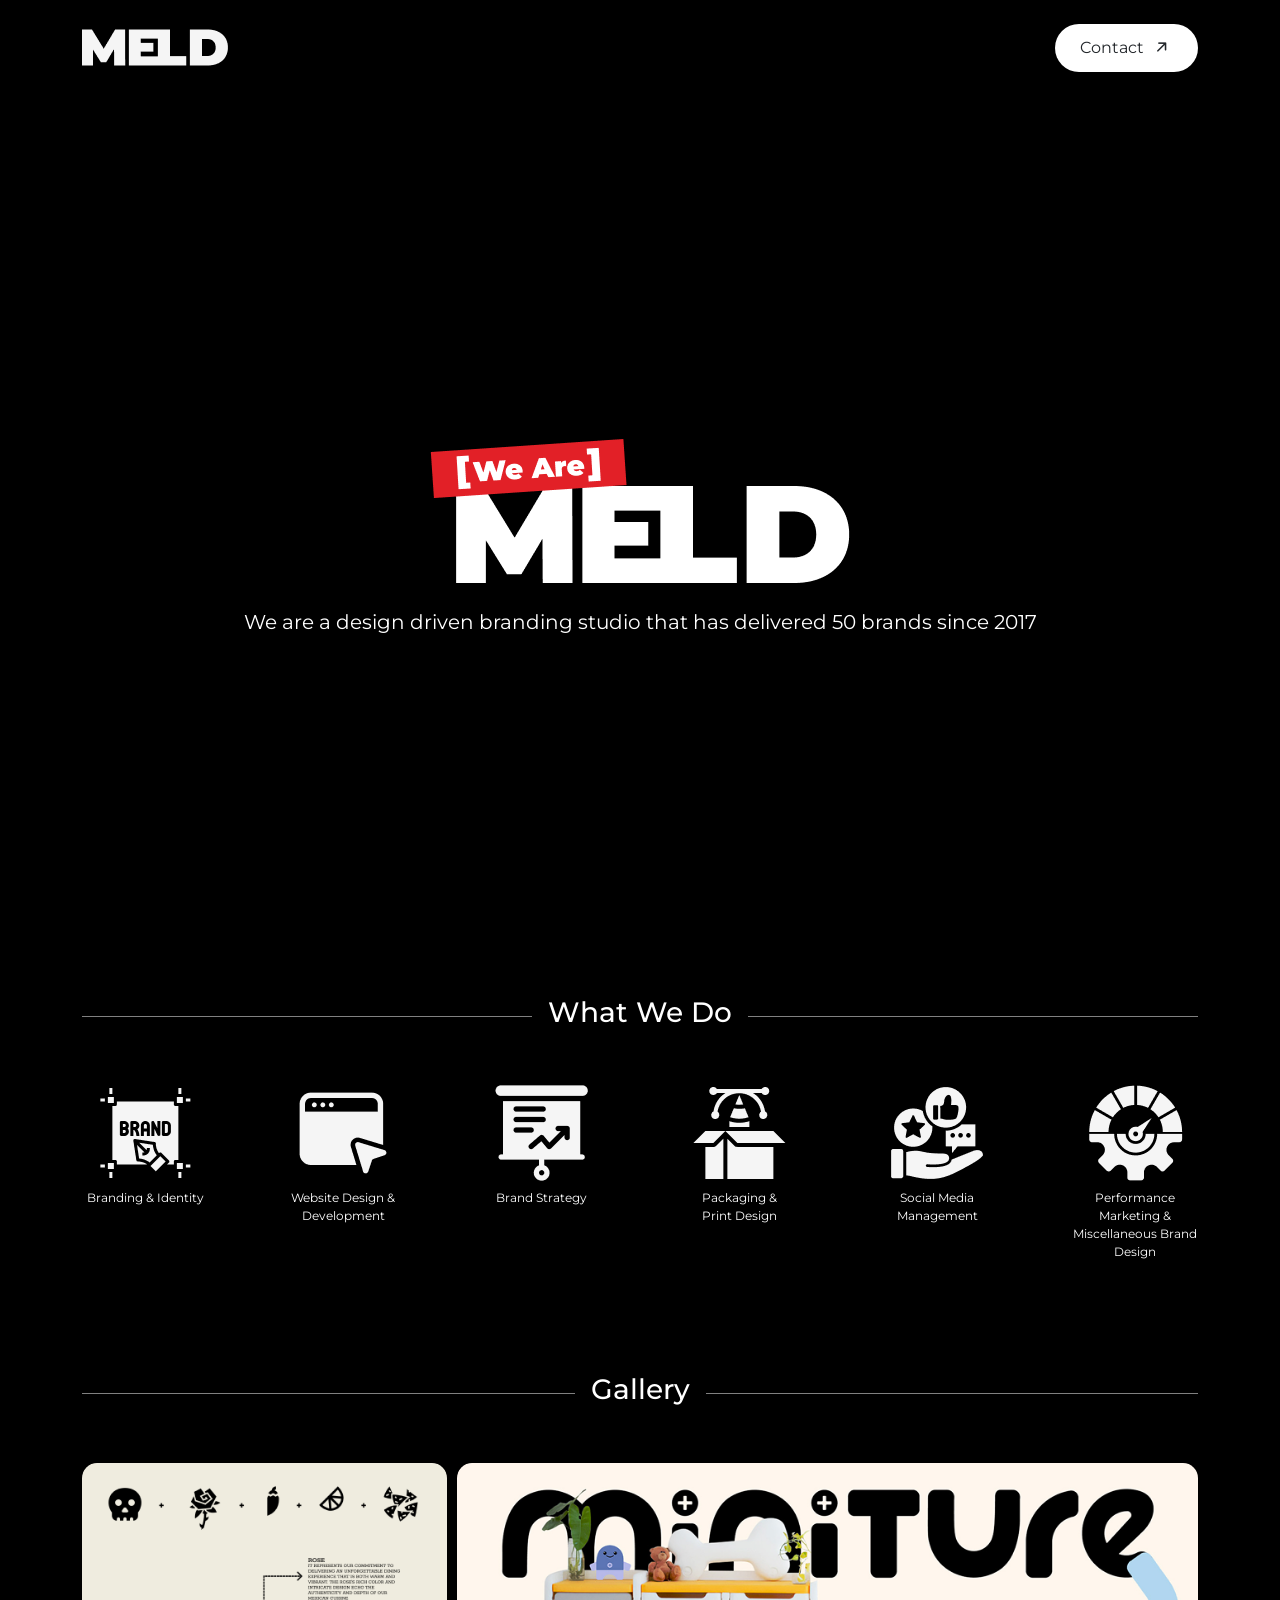
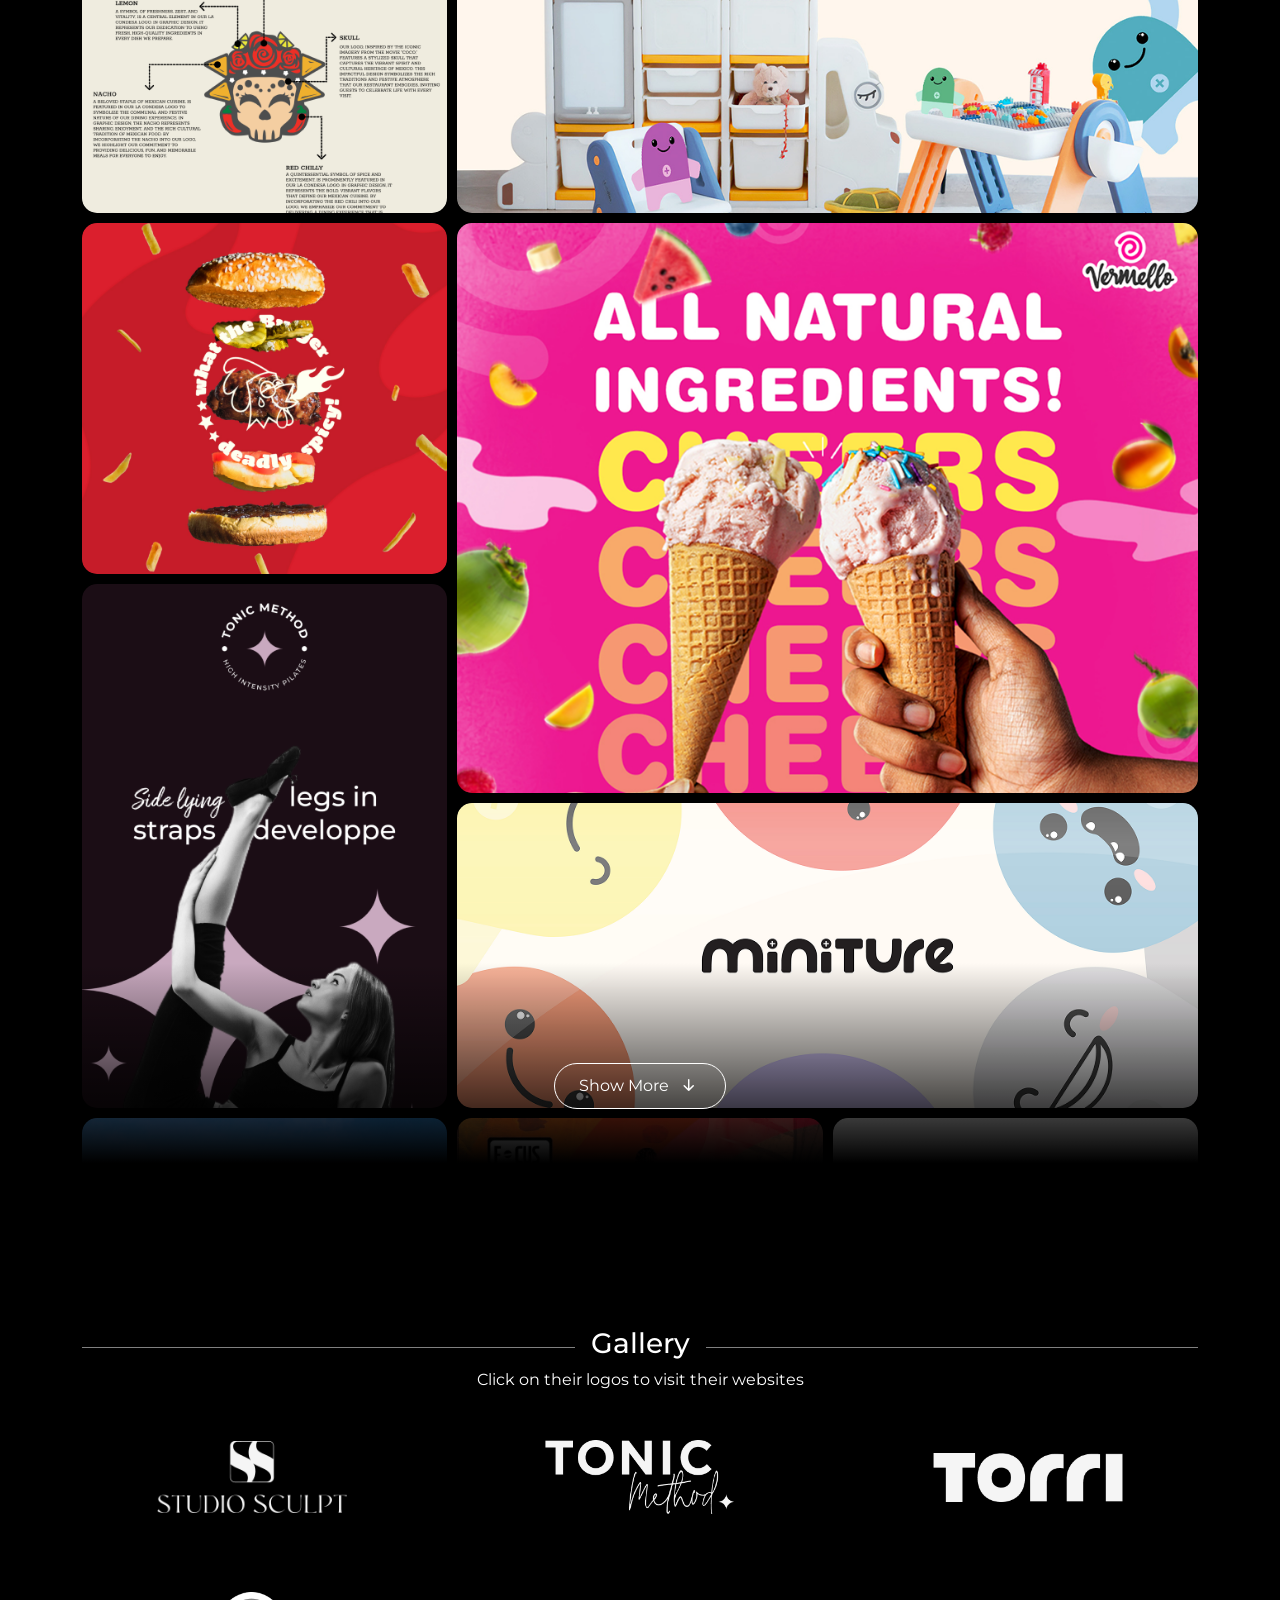
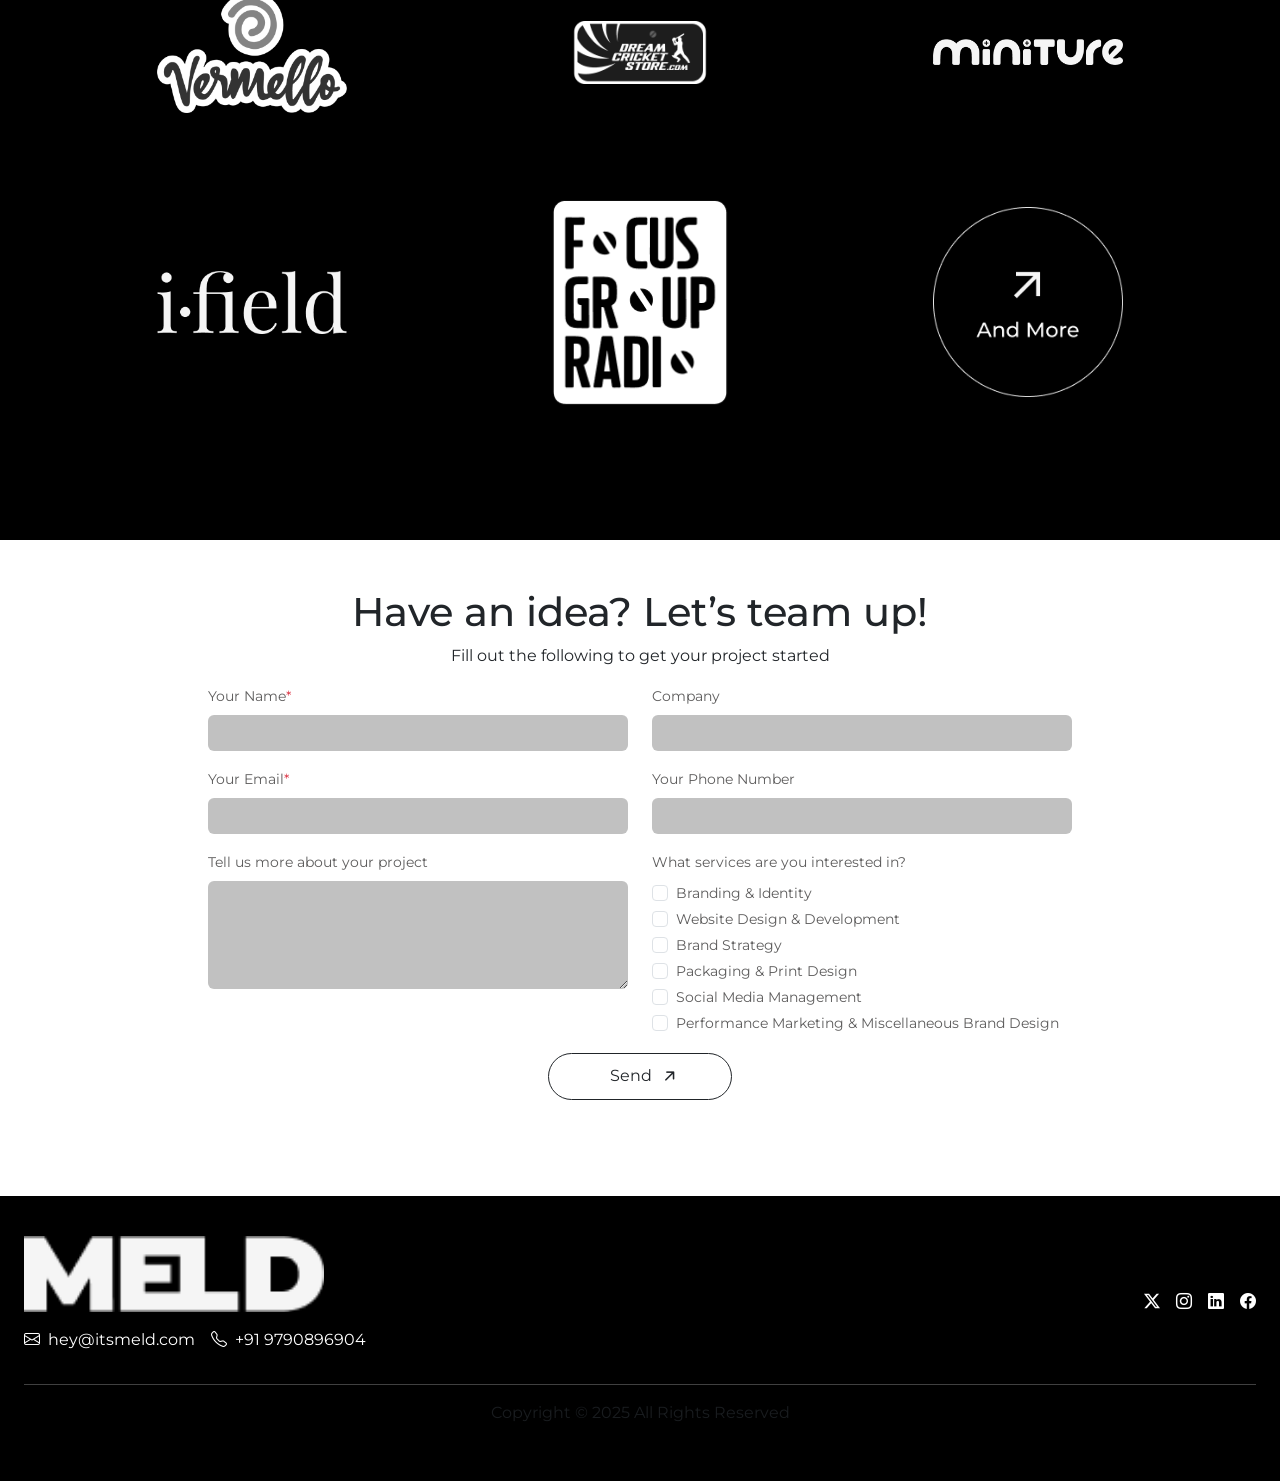
==== commit bbc49b6c: "new page" ====
--- a/index.html
+++ b/index.html
@@ -1,209 +1,251 @@
 <!DOCTYPE html>
 <html lang="en">
-
 <head>
-	<meta charset="utf-8">
-	<title>MELD</title>
-	<meta name= "Description" content="MELD is a multidisciplinary design studio, specialized in branding, social media and content creation. "/>    
-	<link rel="image_src" href="res/meld2.png">
-	<meta property="og:image" content="res/meldog.png" />
-
-	<script src="https://cdn.jsdelivr.net/npm/p5@0.10.2/lib/p5.js"></script>
-	<script src="landing.js"></script>
-	<script src="hiMeld.js"></script>
-	<script src="waaremeld.js"></script>
-
-    <link rel="icon" type="image/png" href="faviconmeld.png"/>
-
-	<!-- <script src="/res/pageable.js"> </script> -->
-	<!-- <link rel="stylesheet" href="/res/pageable.css"> -->
-	<!-- <link rel="stylesheet" href="res/smoothbox.css"> -->
-	<!-- <link rel="stylesheet" href="venobox.css"> -->
-	<link rel="stylesheet" href="lightgallery.css">
-	<!-- <link rel="stylesheet" href="nanogallery2.min.css"> -->
-	<link rel="stylesheet"  href="res/jquery.pagepiling.css" />
-	<link rel="stylesheet" href="style.css">
-	
-	<link rel="stylesheet" href="shadowanim.css">
-	<!--jQuery-->
-	<script type="text/javascript" src="https://ajax.googleapis.com/ajax/libs/jquery/1.8.3/jquery.js"></script>
-	<!-- <script src="http://ajax.googleapis.com/ajax/libs/jquery/1.11.1/jquery.min.js"></script> -->
-	<script src="res/jquery.pagepiling.js"></script>
-	
-	<!-- <script type="text/javascript" src="js/smoothbox.min.js"></script> -->
-	<!-- <script src="venobox.min.js"></script> -->
-	<!-- <script src="js/jquery.nanogallery2.min.js"></script> -->
-	
-
+    <meta charset="UTF-8">
+    <meta name="viewport" content="width=device-width, initial-scale=1.0">
+    <title>Document</title>
+   
+    <!-- <link rel="stylesheet" href="style2.css"> -->
+     <link rel="stylesheet" href="style3.css">
+     <link rel="stylesheet" href="https://cdn.jsdelivr.net/npm/bootstrap-icons@1.11.3/font/bootstrap-icons.min.css">
+     <link href="https://fonts.googleapis.com/css2?family=Poppins:wght@100;200;300;400;500;600;700;800;900&display=swap" rel="stylesheet">
+     <link href="https://cdn.jsdelivr.net/npm/bootstrap@5.0.2/dist/css/bootstrap.min.css" rel="stylesheet" integrity="sha384-EVSTQN3/azprG1Anm3QDgpJLIm9Nao0Yz1ztcQTwFspd3yD65VohhpuuCOmLASjC" crossorigin="anonymous">
 </head>
-
-<body>
-	
-	
-	<div id="main">
-		<div id="pagepiling">
-		<section data-anchor="Page 1" class="section">
-			<div id="landing"></div>
-			
-		</section>
-		
-
-		<section data-anchor="Page 2" class="section">
-			<div id="hi">
-
-
-				<div id="hiweareMeld"></div>
-				
-				<div class="aboutText">
-					<div id="wearemeld"></div>
-					<p>
-						We're a design studio. At MELD we help our clients reach their goals for their businesses by
-						providing them with creative visual expressions.
-						We provide creative direction, corporate branding & consultancy, packaging design, editorial
-						design, graphical illustration and social media visual content creation.
-					</p>
-				</div>
-			</div>
-		</section>
-
-		<section data-anchor="Page 3" class="section" id="aboutpg">
-			<div >
-				<h2 class="sheading" id="werkhead">Our work</h2>
-				<div class="grid-container" id="lightgallery" data-nanogallery2>
-					
-					<div class="i1" >
-
-						<a  href="sliderimgs/Catnap01.jpg " class="sb , venobox" data-gall>
-							<img src="logo/catnap-01.png" alt="">
-						</a>
-					</div>
-					
-					<a href="sliderimgs/Catnap02.jpg" class="sb , venobox" data-gall></a>
-					<a href="sliderimgs/Catnap03.jpg" class="sb , venobox" data-gall></a>
-
-					<div class="i2">
-						<a href="sliderimgs/MadMaze01.jpg " class="sb , venobox" data-gall>
-							<img src="logo/madmaze-01.png" alt="">
-						</a>
-					</div>
-					<a href="sliderimgs/MadMaze02.jpg" class="sb , venobox" data-gall></a>
-					<a href="sliderimgs/MadMaze03.jpg" class="sb , venobox" data-gall></a>
-
-					<div class="i3">
-						<a href="sliderimgs/GoGoli-01.jpg" class="sb , venobox" data-gall>
-							<img src="logo/gogoli-01.png" alt="">
-						</a>
-					</div>
-					<a href="sliderimgs/GoGoli-02.jpg" class="sb , venobox" data-gall></a>
-					<a href="sliderimgs/GoGoli-03.jpg" class="sb , venobox" data-gall></a>
-
-					<div class="i4">
-						<a href="sliderimgs/Caveman04.jpg" class="sb , venobox" data-gall>
-							<img src="logo/Logos_Caveman.png" alt="">
-						</a>
-					</div>
-					<a href="sliderimgs/Caveman05.jpg" class="sb , venobox" data-gall></a>
-					<a href="sliderimgs/Caveman06.jpg" class="sb , venobox" data-gall></a>
-
-					<div class="i5">
-						<a href="sliderimgs/Evolve01.jpg" class="sb , venobox" data-gall>
-							<img src="logo/Logos_Evolve.png" alt="">
-						</a>
-					</div>
-					<a href="sliderimgs/Evolve02.jpg" class="sb , venobox" data-gall></a>
-					<a href="sliderimgs/Evolve03.jpg" class="sb , venobox" data-gall></a>
-
-					<div class="i6">
-						<a href="sliderimgs/Zeal-Fit01.jpg" class="sb , venobox" data-gall>
-							<img src="logo/Logos_Zeal Fit.png" alt="">
-						</a>
-					</div>
-					<a href="sliderimgs/Zeal-Fit02.jpg" class="sb , venobox" data-gall></a>
-					<a href="sliderimgs/Zeal-Fit03.jpg" class="sb , venobox" data-gall></a>
-
-					<div class="i7">
-						<a href="sliderimgs/ProCuts01.jpg" class="sb , venobox" data-gall>
-							<img src="logo/Logos_ProCuts.png" alt="">
-						</a>
-					</div>
-					<a href="sliderimgs/ProCuts02.jpg" class="sb , venobox" data-gall></a>
-					<a href="sliderimgs/ProCuts03.jpg" class="sb , venobox" data-gall></a>
-
-					<div class="i8">
-						<a href="sliderimgs/Thulir01.jpg" class="sb , venobox" data-gall>
-							<img src="logo/thulir-01.png" alt="">
-						</a>
-					</div>
-					<a href="sliderimgs/Thulir02.jpg" class="sb , venobox" data-gall></a>
-					<a href="sliderimgs/Thulir03.jpg" class="sb , venobox" data-gall></a>
-
-					<div class="i9">
-						<a href="#">
-							<img src="logo/jugaad-01.png" alt="">
-						</a>
-					</div>
-
-					<div class="i10">
-						<a href="sliderimgs/Nutri-Immuno01.jpg" class="sb , venobox" data-gall>
-							<img src="logo/Logos_Nutri Immuno.png" alt="">
-						</a>
-					</div>
-					<a href="sliderimgs/Nutri-Immuno02.jpg" class="sb , venobox" data-gall></a>
-					<a href="sliderimgs/Nutri-Immuno03.jpg" class="sb , venobox" data-gall></a>
-
-					<div class="i11">
-						<a href="sliderimgs/Dr01.jpg" class="sb , venobox" data-gall>
-							<img src="logo/drbraces-01.png" alt="">
-						</a>
-					</div>
-					<a href="sliderimgs/Dr02.jpg" class="sb , venobox" data-gall></a>
-					<a href="sliderimgs/Dr03.jpg" class="sb , venobox" data-gall></a>
-
-					<div class="i12">
-						<a href="#">
-							<img src="" alt="">
-						</a>
-					</div>
-				</div>
-			</div>
-	
-	</section>
-
-	<section data-anchor="Page 4" id="contactSection" class="section">
-		<h2 class="sheading">Get in touch</h2>
-		<div id="contact">
-			
-		<form action="https://formspree.io/mlebdgdb" method="POST">
-			<label>
-				Hi, My name is	
-				<input type="text" id="contactname" name="nameoftheperson" required>
-			</label>
-			<label>
-				This is my email
-				<input type="text" id="email" name="_replyto" required>
-			</label>
-			<label>	I'm looking for
-				<textarea cols="23" name="message" id="msgtext"></textarea></label>
-	
-
-			<!-- your other form fields go here -->
-
-			<button type="submit">Send</button>
-		</form>
-		<p>EMAIL : contactus@meldweare.com   //   CALL : +91 9790896904 / +91 7338880941  </p>
-		<p></p>
-	</div>
-	</section>
-
- </div>
-</div>
-
-	
-
-
-
-<script src="lightgallery.min.js"></script>
-	<script src="main.js"></script>
+<style>
+    .bg-dark {
+        background-color: #000000 !important;
+      }
+</style>
+<body class="bg-dark">
+    
+    <nav class="navbar navbar-expand-lg py-4">
+        <div class="container">
+            <a class="navbar-brand" href="#"><img src="/assests2/logo.png" alt="" class="img-fluid"></a>
+           <button class="btn bg-white rounded-pill px-4 py-1 d-flex align-items-center tilt-icon fw-normal">Contact<i class="bi bi-arrow-up-short ms-1"></i></button>
+        </div>
+    </nav>
+
+  <section class="container hero-section vh-100 d-flex flex-column justify-content-center align-items-center text-center">
+        <img src="/assests2/heroimg.png" alt="" class="img-fluid">
+        <p class="text-white fs-5 mt-4">We are a design driven branding studio that has delivered 50 brands since 2017</p>
+  </section>
+
+  <section class="container pb-5">
+    <div class=" section-title mb-5 gap-3">
+        <span class="line"></span>
+        <h3 class="text-white text-center">What We Do</h3>
+        <span class="line"></span>
+    </div>
+    <div class="row d-flex justify-content-md-between justify-content-center service_sections gap-5 flex-wrap">
+        <div class="col d-flex flex-column align-items-center gap-2">
+            <img src="/assests2/gallery/ser-1.png" alt="" class="img-fluid">
+            <p class="text-white text-center">Branding & Identity</p>
+        </div>
+        <div class="col d-flex flex-column align-items-center gap-2">
+            <img src="/assests2/gallery/ser-2.png" alt="" class="img-fluid">
+            <p class="text-white text-center">Website Design & <br>Development</p>
+        </div>
+        <div class="col d-flex flex-column align-items-center gap-2">
+            <img src="/assests2/gallery/ser-3.png" alt="" class="img-fluid">
+            <p class="text-white text-center">Brand Strategy</p>
+        </div>
+        <div class="col d-flex flex-column align-items-center gap-2">
+            <img src="/assests2/gallery/ser-4.png" alt="" class="img-fluid">
+            <p class="text-white text-center">Packaging & <br>Print Design</p>
+        </div>
+        <div class="col d-flex flex-column align-items-center gap-2">
+            <img src="/assests2/gallery/ser-5.png" alt="" class="img-fluid">
+            <p class="text-white text-center">Social Media <br>Management</p>
+        </div>
+        <div class="col d-flex flex-column align-items-center gap-2">
+            <img src="/assests2/gallery/ser-6.png" alt="" class="img-fluid">
+            <p class="text-white text-center">Performance Marketing & <br>Miscellaneous Brand Design</p>
+        </div>
+    </div>
+  </section>
+
+  <section class="container pb-5 mt-5 grid-container">
+    <div class=" section-title mb-5 gap-3">
+        <span class="line"></span>
+        <h3 class="text-white text-center">Gallery</h3>
+        <span class="line"></span>
+    </div>
+    
+
+    <div class="grid-suspenser">
+        <div class="grid-wrapper">
+            <div>
+                <img src="/assests2/gallery/gal-1.png" alt="" class="img-fluid">
+            </div>
+            <div class="wide-full">
+                <img src="/assests2/gallery/gal-2.png" alt="" class="img-fluid">
+            </div>
+            <div>
+                <img src="/assests2/gallery/gal1.1.png" alt="" class="img-fluid">
+            </div>
+            <div class="tall wide-full">
+                <img src="/assests2/gallery/gal-5.png" alt="" class="img-fluid">
+            </div>
+            <div class="tall">
+                <img src="/assests2/gallery/gal-4.png" alt="" class="img-fluid">
+            </div>
+            <div class="wide-full">
+                <img src="/assests2/gallery/gal-3.png" alt="" class="img-fluid">
+            </div>
+            <div>
+                <img src="/assests2/gallery/gal-6.png" alt="" class="img-fluid">
+            </div>
+            <div>
+                <img src="/assests2/gallery/gal-7.png" alt="" class="img-fluid">
+            </div>
+            <div>
+                <img src="/assests2/gallery/gal-8.png" alt="" class="img-fluid">
+            </div>
+            <div class="wide-full">
+                <img src="/assests2/gallery/gal-9.png" alt="" class="img-fluid">
+            </div>
+            <div>
+                <img src="/assests2/gallery/gal-10.png" alt="" class="img-fluid">
+            </div>
+            <div class="tall wide-full">
+                <img src="/assests2/gallery/gal-11.png" alt="" class="img-fluid">
+            </div>
+            <div class="tall">
+                <img src="/assests2/gallery/gal-12.png" alt="" class="img-fluid">
+            </div>
+            <div class="wide-full xl">
+                <img src="/assests2/gallery/gal-13.png" alt="" class="img-fluid">
+            </div>
+            <div class="wide-full xl">
+                <img src="/assests2/gallery/gal-14.png" alt="" class="img-fluid">
+            </div>
+            <div class="wide">
+                <img src="/assests2/gallery/gal-15.png" alt="" class="img-fluid">
+            </div>
+            <div>
+                <img src="/assests2/gallery/gal-16.png" alt="" class="img-fluid">
+            </div>
+            
+            
+        </div>
+        <div id="scroll-to-view"></div>
+    </div>
+    <button id="show-more-btn" class="btn rounded-pill border-white text-white px-4 py-1 mx-auto d-flex align-items-center gap-2 align-content-center">Show More <i class="bi bi-arrow-down-short fs-4"></i></button>
+  </section>
+
+ 
+  <section class="container pb-5 mb-5">
+    <div class=" section-title  gap-3">
+        <span class="line"></span>
+        <h3 class="text-white text-center">Gallery</h3>
+        <span class="line"></span>
+        
+    </div>
+    <p class="text-white text-center mb-5">Click on their logos to visit their websites</p>
+    <div class="logo_section">
+       <img src="/assests2/gallery/logo-1.png" alt="" class="img-fluid">
+       <img src="/assests2/gallery/logo-2.png" alt="" class="img-fluid">
+       <img src="/assests2/gallery/logo-3.png" alt="" class="img-fluid">
+       <img src="/assests2/gallery/logo-4.png" alt="" class="img-fluid">
+       <img src="/assests2/gallery/logo-5.png" alt="" class="img-fluid">
+       <img src="/assests2/gallery/logo-6.png" alt="" class="img-fluid">
+       <img src="/assests2/gallery/logo-7.png" alt="" class="img-fluid">
+       <img src="/assests2/gallery/logo-8.png" alt="" class="img-fluid">
+       <img src="/assests2/gallery/Add more.png" alt="" class="img-fluid">
+      </div>
+  </section>
+
+  <section class="bg-white pb-5">
+    <div class="w-75 p-5 bg-white rounded mx-auto">
+        <h2 class="text-center text-center fw-medium fs-1">Have an idea? Let’s team up!</h2>
+        <p class="text-center">Fill out the following to get your project started</p>
+        <form class="form_css" action="https://formspree.io/mlebdgdb" method="POST">
+            <div class="row mb-3">
+                <div class="col-md-6">
+                    <label class="form-label">Your Name<span class="text-danger">*</span></label>
+                    <input type="text" name="nameoftheperson" class="form-control" required>
+                </div>
+                <div class="col-md-6">
+                    <label class="form-label">Company</label>
+                    <input type="text" class="form-control" name="company">
+                </div>
+            </div>
+            <div class="row mb-3">
+                <div class="col-md-6">
+                    <label class="form-label">Your Email<span class="text-danger">*</span></label>
+                    <input type="email" class="form-control" name="email" required>
+                </div>
+                <div class="col-md-6">
+                    <label class="form-label">Your Phone Number</label>
+                    <input type="tel" class="form-control" name="phonenumber">
+                </div>
+            </div>
+            <div class="row mb-3">
+                <div class="col-md-6">
+                    <label class="form-label">Tell us more about your project</label>
+                    <textarea class="form-control" rows="4" name="message"></textarea>
+                </div>
+                <div class="col-md-6">
+                    <label class="form-label">What services are you interested in?</label>
+                <div class="form-check">
+                    <input class="form-check-input" name="services[]" value="Branding & Identity" type="checkbox" id="branding">
+                    <label class="form-check-label" for="branding">Branding & Identity</label>
+                </div>
+                <div class="form-check">
+                    <input class="form-check-input" name="services[]" value="Website Design & Development" type="checkbox" id="web-design">
+                    <label class="form-check-label" for="web-design">Website Design & Development</label>
+                </div>
+                <div class="form-check">
+                    <input class="form-check-input" name="services[]" value="Brand Strategy" type="checkbox" id="brand-strategy">
+                    <label class="form-check-label" for="brand-strategy">Brand Strategy</label>
+                </div>
+                <div class="form-check">
+                    <input class="form-check-input" name="services[]" value="Packaging & Print Design" type="checkbox" id="packaging">
+                    <label class="form-check-label" for="packaging">Packaging & Print Design</label>
+                </div>
+                <div class="form-check">
+                    <input class="form-check-input" name="services[]" value="Social Media Management" type="checkbox" id="social-media">
+                    <label class="form-check-label" for="social-media">Social Media Management</label>
+                </div>
+                <div class="form-check">
+                    <input class="form-check-input" name="services[]" value="Performance Marketing & Miscellaneous Brand Design" type="checkbox" id="performance-marketing">
+                    <label class="form-check-label" for="performance-marketing">Performance Marketing & Miscellaneous Brand Design</label>
+                </div>
+                </div>
+              
+            </div>
+          
+            <div class="text-center">
+                <button type="submit" class="btn btn-dark bg-white text-dark rounded-pill  d-flex align-items-center tilt-icon py-1 mx-auto" style="padding: 20px 50px 20px 61px;">Send<i class="bi bi-arrow-up-short ms-1"></i></button>
+            </div>
+        </form>
+    </div>
+  </section>
+
+  <footer class="container-fluid d-flex flex-wrap justify-content-center justify-content-md-between align-items-center py-3 my-4 px-4">
+    <div class="col-md-4 d-flex align-items-center align-items-md-start flex-column gap-3">
+      <a href="/" class="mb-3 me-2 mb-md-0 text-body-secondary text-decoration-none lh-1">
+       <img src="/assests2/logo.png" alt="" width="300" class="img-fluid">
+      </a>
+      <div class="d-flex gap-3">
+        <div class="text-white d-flex gap-2"><i class="bi bi-envelope"></i><p> hey@itsmeld.com</p></div>
+        <div class="text-white d-flex gap-2"><i class="bi bi-telephone"></i><p>  +91 9790896904</p></div>
+      </div>
+    </div>
+
+    <ul class="nav col-md-4 justify-content-end list-unstyled d-flex">
+      <li class="ms-3"><a class="text-white" href="#"><i class="bi bi-twitter-x"></i></a></li>
+      <li class="ms-3"><a class="text-white" href="#"><i class="bi bi-instagram"></i></a></li>
+      <li class="ms-3"><a class="text-white" href="#"><i class="bi bi-linkedin"></i></a></li>
+      <li class="ms-3"><a class="text-white" href="#"><i class="bi bi-facebook"></i></a></li>
+    </ul>
+
+    <div class="w-100">
+        <hr>
+        <p class="text-muted text-center">Copyright © 2025 All Rights Reserved </p>
+    </div>
+  </footer>
+    <script src="https://cdn.jsdelivr.net/npm/bootstrap@5.0.2/dist/js/bootstrap.bundle.min.js" integrity="sha384-MrcW6ZMFYlzcLA8Nl+NtUVF0sA7MsXsP1UyJoMp4YLEuNSfAP+JcXn/tWtIaxVXM" crossorigin="anonymous"></script>
+    <script src="script2.js"></script>
 </body>
-
 </html>
--- a/style2.css
+++ b/style2.css
@@ -0,0 +1,517 @@
+:root {
+    --primary-dark:#121212 ;
+    --color-dp0: #191919  ;
+    --color-dp1: rgb(35,35,35) ;
+    --color-dp2: rgb(38,38,38) ;
+    --color-dp3: rgb(41,41,41) ;
+    --color-dp4: rgb(42,42,42) ;
+    --color-dp6: rgb(48,48,48) ;
+    --color-dp8: rgb(49,49,49) ;
+    --color-dp12: rgb(53,53,53) ;
+    --color-dp16: rgb(56,56,56) ;
+    --color-dp24: rgb(58,59,59) ;
+    --color-text: #eee ;
+    --color-text-secondary: #a0a0a0;
+    --color-white: #fff;
+    --color-blue-secondary: rgb(0, 99, 204);
+    --color-blue-tertiary: rgb(0, 123, 255);
+    --select-width: 80px;
+    --select-height: 35px;
+    --color-dark-primary :#64B5F6;
+    --color-dark-secondary :#90A4AE;
+    --color-dark-success :#81C784;
+    --color-dark-warning :#FFF59D;
+    --color-dark-info :#4FC3F7;
+    --color-dark-light :#EEEEEE;
+    --color-dark-body :#e0e0e0;
+    --color-dark-danger :#CF6679;
+    --color-dark-primary-border :#42A5F5;
+    --color-dark-secondary-border :#607D8B;
+    --color-dark-success-border :#66BB6A;
+    --color-dark-warning-border :#FFF176;
+    --color-dark-info-border :#2196F3;
+    --color-dark-danger-border :#e57373;
+}
+html {
+     scroll-behavior: smooth;
+}
+body {
+    transition:.35s all ease-out;
+}
+[data-theme="dark"] .jumbotron
+{
+    background: var(--color-dp0) !important;
+}
+[data-theme='dark'] a{
+    color:#5fa9ee;
+}
+[data-theme="dark"] .navbar {
+    background: var(--color-dp16) !important;
+}
+
+[data-theme="dark"] body{
+    background-color: var(--primary-dark) !important;
+    color: var(--color-text) !important;
+}
+
+[data-theme="dark"] .bg-light {
+    background-color: var(--color-dp0) !important;
+}
+
+[data-theme="dark"] .bg-white {
+    background-color: var(--color-dp0)  !important;
+}
+
+[data-theme="dark"] .bg-dark {
+    background-color: var(--color-dp4) !important;
+}
+
+[data-theme='dark'] .card {
+    background: var(--color-dp4) !important;
+}
+[data-theme='dark'] .card-header {
+    background: var(--color-dp2) !important;
+}
+[data-theme='dark'] .card-text {
+    color: var(--color-text) !important;
+}
+[data-theme='dark'] .text-dark {
+    color: var(--color-text-secondary) !important;
+}
+[data-theme='dark'] .text-dark:hover {
+    color: var(--color-text) !important;
+}
+[data-theme='dark'] .list-group-item {
+    background: var(--color-dp4) !important;
+    color: var(--color-text) !important;
+}
+[data-theme='dark'] .form-control {
+    background: var(--color-dp6) !important;
+    border: var(--color-dp8) !important;
+    color: var(--color-text-secondary) !important;
+}
+[data-theme='dark'] .form-control:active {
+    background: var(--color-dp6) !important;
+    border: var(--color-dp8) !important;
+    color: var(--color-text-secondary) !important;
+}
+[data-theme='dark'] .input-group-prepend{
+    background: var(--color-dp16) !important;
+}
+[data-theme='dark'] .custom-select{
+    background: var(--color-dp6) !important;
+    border: var(--color-dp8) !important;
+    color: var(--color-text-secondary) !important;
+}
+[data-theme='dark'] .custom-control-input:checked ~ .custom-control-label:before {
+    background-color:var(--color-blue-secondary) !important;
+    color:var(--color-dp6) !important;
+}
+[data-theme='dark'] .custom-control-input ~ .custom-control-label:before {
+    background-color:var(--color-dp8) !important;
+    border-color: var(--color-dp16);
+    box-shadow: var(--color-dp16);
+    color:var(--color-dp6) !important;
+}
+[data-theme='dark'] hr {
+    color: var(--text-color-secondary) !important;
+}
+
+/* 
+Bootstrap */
+[data-theme='dark'] .alert {
+    color: var(--color-dp0);
+}
+[data-theme='dark'] .alert-danger{
+    background-color: var(--color-dark-danger);
+    border-color: var(--color-dark-danger-border);
+}
+[data-theme='dark'] .alert-primary{
+    background: var(--color-dark-primary);
+    border-color: var(--color-dark-primary-border);
+}
+[data-theme='dark'] .alert-secondary{
+    background: var(--color-dark-secondary);
+    border-color: var(--color-dark-secondary-border);
+}
+[data-theme='dark'] .alert-warning{
+    background: var(--color-dark-warning);
+    border-color: var(--color-dark-warning-border);
+}
+[data-theme='dark'] .alert-info{
+    background: var(--color-dark-info);
+    border-color: var(--color-dark-info-border);
+}
+[data-theme='dark'] .alert-success{
+    background: var(--color-dark-success);
+    border-color: var(--color-dark-success-border);
+}
+[data-theme='dark'] .alert-light{
+    background: var(--color-dark-light);
+}
+/* breadcrumb */
+[data-theme='dark'] .breadcrumb{
+    background: var(--color-dp16);
+}
+[data-theme='dark'] .breadcrumb-item{
+    color:var(--color-blue-secondary);
+}
+[data-theme='dark'] .breadcrumb-item:hover{
+    color:var(--color-blue-tertiary);
+}
+[data-theme='dark'] .breadcrumb-item + .active{
+    color:var(--color-blue-tertiary);
+}
+
+/* modal*/
+[data-theme='dark'] .modal-content {
+    background: var(--color-dp24)! important;
+}
+[data-theme='dark'] .modal-header,.modal-footer {
+    background: var(--color-dp12) !important;
+}
+[data-theme='dark'] .modal-header{
+    border-bottom:1px solid var(--color-text-secondary);
+}
+[data-theme='dark'] .modal-footer{
+    border-top:1px solid var(--color-text-secondary);
+}
+[data-theme='dark'] .close {
+    color: var(--color-text);
+    text-shadow:none;
+}
+[data-theme='dark'] .close:not(:disabled):not(.disabled):focus, .close:not(:disabled):not(.disabled):hover {
+    color: var(--color-text);
+}
+
+/* nav */
+[data-theme='dark'] .nav {
+    background: var(--color-dp12);
+}
+
+/* pagination */
+[data-theme='dark'] .page-item,.page-link{
+    background: var(--color-dp8) !important;
+    border-color: var(--color-dp12);
+}
+[data-theme='dark'] .page-item:hover ,.page-link:hover{
+    background: var(--color-dp6) !important;
+    border-color: var(--color-dp12);
+}
+
+/* tooltip */
+[data-theme='dark'] .tooltip-inner {
+    background: var(--color-dp16);
+}
+
+/* img */
+[data-theme='dark'] img {
+    filter: grayscale(20%);
+}
+
+/* Text */
+[data-theme='dark'] .text-primary {
+    color: var(--color-dark-primary) !important; 
+}
+[data-theme='dark'] .text-secondary {
+    color: var(--color-dark-secondary) !important;
+}
+[data-theme='dark'] .text-success {
+    color: var(--color-dark-success) !important;
+}
+[data-theme='dark'] .text-danger {
+    color: var(--color-dark-danger) !important;
+}
+[data-theme='dark'] .text-warning {
+    color: var(--color-dark-warning) !important;
+}
+[data-theme='dark'] .text-info {
+    color: var(--color-dark-info) !important;
+}
+[data-theme='dark'] .text-light {
+    color: var(--color-dark-light) !important;
+}
+[data-theme='dark'] .text-body {
+    color: var(--color-dark-body) !important;
+}
+[data-theme='dark'] .text-white {
+    color: var(--color-text) !important;
+}
+[data-theme='dark'] .text-dark {
+    color: var(--color-text-primary ) !important;
+}
+
+
+
+/* background */
+[data-theme='dark'] .bg-primary {
+    background: var(--color-dark-primary) !important; 
+}
+[data-theme='dark'] .bg-secondary {
+    background: var(--color-dark-secondary) !important;
+}
+[data-theme='dark'] .bg-success {
+    background: var(--color-dark-success) !important;
+}
+[data-theme='dark'] .bg-danger {
+    background: var(--color-dark-danger) !important;
+}
+[data-theme='dark'] .bg-warning.text-dark {
+    background: var(--color-dark-warning) !important;
+    color: var(--color-dp0) !important;
+}
+[data-theme='dark'] .bg-info {
+    background: var(--color-dark-info) !important;
+}
+
+[data-theme='dark'] .bg-body {
+    background: var(--color-dark-body) !important;
+}
+[data-theme='dark'] .bg-dark.text-white {
+    background: var(--color-dp6) !important;
+    color: var(--color-text-primary) !important;
+}
+
+/* Buttons*/
+/* background */
+
+[data-theme='dark'] .btn-primary {
+    background: var(--color-dark-primary) !important;
+    color: var(--color-dp0) !important;
+}
+[data-theme='dark'] .btn-secondary {
+    background: var(--color-dark-secondary) !important;
+    color: var(--color-dp0) !important;
+}
+[data-theme='dark'] .btn-success {
+    background: var(--color-dark-success) !important;
+    color: var(--color-dp0) !important;
+}
+[data-theme='dark'] .btn-danger {
+    background: var(--color-dark-danger) !important;
+    color: var(--color-dp0) !important;
+}
+[data-theme='dark'] .btn-warning {
+    background: var(--color-dark-warning) !important;
+    color: var(--color-dp0) !important;
+}
+[data-theme='dark'] .btn-info {
+    background: var(--color-dark-info) !important;
+    color: var(--color-dp0) !important;
+}
+[data-theme='dark'] .btn-light {
+    background: var(--color-dp12) !important;
+    color:var(--color-text) !important;
+    border-color:var(--color-dp4) !important;
+}
+[data-theme='dark'] .btn-body {
+    background: var(--color-dark-body) !important;
+}
+[data-theme='dark'] .btn-dark {
+    background: var(--color-dp6) !important;
+    color: var(--color-text-primary) !important;
+}
+/**/
+[data-theme='dark'] .btn-outline-primary {
+    border-color: var(--color-dark-primary) !important;
+    color: var(--color-dark-primary) !important;
+}
+[data-theme='dark'] .btn-outline-primary:hover {
+    background: var(--color-dark-primary) !important;
+    color: var(--color-dp0) !important;
+}
+[data-theme='dark'] .btn-outline-secondary {
+    border-color: var(--color-dark-secondary) !important;
+    color: var(--color-dark-secondary) !important;
+}
+[data-theme='dark'] .btn-outline-secondary:hover {
+    background: var(--color-dark-secondary) !important;
+    color: var(--color-dp0) !important;
+}
+
+[data-theme='dark'] .btn-outline-success {
+    border-color: var(--color-dark-success) !important;
+    color: var(--color-dark-success) !important;
+}
+[data-theme='dark'] .btn-outline-success:hover {
+    background: var(--color-dark-success) !important;
+    color: var(--color-dp0) !important;
+}
+[data-theme='dark'] .btn-outline-danger {
+    border-color: var(--color-dark-danger) !important;
+    color: var(--color-dark-danger) !important;
+}
+[data-theme='dark'] .btn-outline-danger:hover {
+    background: var(--color-dark-danger) !important;
+    color: var(--color-dp0) !important;
+}
+[data-theme='dark'] .btn-outline-warning {
+    border-color: var(--color-dark-warning) !important;
+    color: var(--color-dark-warning) !important;
+}
+[data-theme='dark'] .btn-outline-warning:hover {
+    background: var(--color-dark-warning) !important;
+    color: var(--color-dp0) !important;
+}
+[data-theme='dark'] .btn-outline-info {
+    border-color: var(--color-dark-info) !important;
+    color: var(--color-dark-info) !important;
+}
+[data-theme='dark'] .btn-outline-info:hover {
+    background: var(--color-dark-info) !important;
+    color: var(--color-dp0) !important;
+}
+[data-theme='dark'] .btn-outline-light {
+    border-color: var(--color-text) !important;
+    color: var(--color-text) !important;
+}
+[data-theme='dark'] .btn-outline-light:hover {
+    background: var(--color-dp4) !important;
+    color: var(--color-text) !important;
+}
+[data-theme='dark'] .btn-outline-dark {
+    border-color: var(--color-dp8) !important;
+    color: var(--color-dp8) !important;
+}
+[data-theme='dark'] .btn-outline-dark:hover {
+    background: var(--color-dp8) !important;
+    color: var(--color-white) !important;
+}
+
+[data-theme='dark'] code {
+     color: var(--text-secondary);
+}
+
+/* custom checkbox */
+.switch {
+    position: relative;
+    display: inline-block;
+    width: var(--select-width);
+    height: var(--select-height);
+    animation : moveUp .5s .5s;
+    animation-fill-mode:backwards;
+}
+@keyframes moveUp {
+    from {
+         transform:translateY(30px);
+         opacity:0;
+    }
+    to {
+         transform:translateY(0px);
+         opacity:1px;
+    }
+}
+
+.switch input {
+ opacity: 0;
+ width: 0;
+ height: 0;
+}
+.slider {
+ position: absolute;
+ cursor: pointer;
+ top: 0;
+ left: 0;
+ right: 0;
+ bottom: 0;
+ background-color: #ccc;
+ -webkit-transition: .4s;
+ transition: .4s;
+}
+
+.slider:before {
+ position: absolute;
+ content: "";
+ height: calc(var(--select-height) - 2 * 4px );
+ width: calc(var(--select-height) - 2 * 4px );
+ left: 4px;
+ bottom: 4px;
+ background-color: white;
+ -webkit-transition: .4s;
+ transition: .4s;
+}
+
+input:checked + .slider {
+ background-color: var(--color-dark-primary);
+}
+
+input:focus + .slider {
+ box-shadow: 0 0 1px #2196F3;
+}
+
+input:checked + .slider:before {
+ -webkit-transform: translateX( 45px );
+ transform: translateX( 45px );
+}
+
+/* Rounded sliders */
+.slider.round {
+ border-radius: 34px;
+}
+
+.slider.round:before {
+ border-radius: 50%;
+}
+
+.btn-fixed--right-corner {
+    position:fixed;
+    bottom:25px;
+    right:25px;
+    width:45px;
+    height:45px;
+    font-size:1.8rem;
+    font-weight:700;
+    display:flex;
+    align-items:center;
+    justify-content:center;
+}
+
+.img-scroll {
+    width: 100%;
+    height: 400px;
+    background-size: 100% !important;
+    background-position-y: 0%;
+    position: relative;
+    overflow: hidden;
+}
+.img-scroll:hover {
+    animation: updown 3s alternate infinite;
+}
+
+.img-scroll-caption {
+    position: absolute;
+    width:100%;
+    text-align: center;
+    font-size: 1.1rem;
+    font-weight: 500;
+    padding: 5px;
+    bottom: 0;
+    color: var(--color-text);
+    background: rgba(58,59,59,0.5);
+    transition: .5s all ease-out;
+}
+.btn-preview {
+    position: absolute;
+    bottom:-38px;
+    opacity:0 ;
+    transition: .5s all ease-out;
+}
+.img-scroll:hover .btn-preview{
+    bottom:0px;
+    opacity: 1;
+}
+.img-scroll:hover .img-scroll-caption {
+    bottom:38px;
+}
+@keyframes updown {
+    from {
+        background-position-y: 0%;
+    }
+    to {
+        background-position-y: 100%;
+    }
+}
+
+code {
+     color: var(--color-text);
+}
--- a/style3.css
+++ b/style3.css
@@ -0,0 +1,493 @@
+@import url("https://cdn.jsdelivr.net/npm/bootstrap-icons@1.11.3/font/bootstrap-icons.min.css");
+@import url('https://fonts.googleapis.com/css2?family=Montserrat:wght@100;200;300;400;500;600;700;800;900&display=swap');
+
+
+
+/*! normalize.css v8.0.1 | MIT License | github.com/necolas/normalize.css */
+
+/* Document
+   ========================================================================== */
+
+/**
+ * 1. Correct the line height in all browsers.
+ * 2. Prevent adjustments of font size after orientation changes in iOS.
+ */
+
+ :root{
+  interpolate-size: allow-keywords;
+ }
+ .bg-dark {
+  background-color: #000000 !important;
+}
+ html {
+    line-height: 1.15; /* 1 */
+    -webkit-text-size-adjust: 100%; /* 2 */
+  }
+  
+  /* Sections
+     ========================================================================== */
+  
+  /**
+   * Remove the margin in all browsers.
+   */
+  
+  body  {
+    margin: 0;
+    font-family: 'Montserrat', sans-serif !important;
+  }
+  
+  
+  /**
+   * Render the `main` element consistently in IE.
+   */
+  
+  main {
+    display: block;
+  }
+  
+  /**
+   * Correct the font size and margin on `h1` elements within `section` and
+   * `article` contexts in Chrome, Firefox, and Safari.
+   */
+  
+  h1 {
+    font-size: 2em;
+    margin: 0.67em 0;
+  }
+  
+  /* Grouping content
+     ========================================================================== */
+  
+  /**
+   * 1. Add the correct box sizing in Firefox.
+   * 2. Show the overflow in Edge and IE.
+   */
+  
+  hr {
+    box-sizing: content-box; /* 1 */
+    height: 0; /* 1 */
+    overflow: visible; /* 2 */
+  }
+  
+  /**
+   * 1. Correct the inheritance and scaling of font size in all browsers.
+   * 2. Correct the odd `em` font sizing in all browsers.
+   */
+  
+  pre {
+    font-family: monospace, monospace; /* 1 */
+    font-size: 1em; /* 2 */
+  }
+  
+  /* Text-level semantics
+     ========================================================================== */
+  
+  /**
+   * Remove the gray background on active links in IE 10.
+   */
+  
+  a {
+    background-color: transparent;
+  }
+  
+  /**
+   * 1. Remove the bottom border in Chrome 57-
+   * 2. Add the correct text decoration in Chrome, Edge, IE, Opera, and Safari.
+   */
+  
+  abbr[title] {
+    border-bottom: none; /* 1 */
+    text-decoration: underline; /* 2 */
+    text-decoration: underline dotted; /* 2 */
+  }
+  
+  /**
+   * Add the correct font weight in Chrome, Edge, and Safari.
+   */
+  
+  b,
+  strong {
+    font-weight: bolder;
+  }
+  
+  /**
+   * 1. Correct the inheritance and scaling of font size in all browsers.
+   * 2. Correct the odd `em` font sizing in all browsers.
+   */
+  
+  code,
+  kbd,
+  samp {
+    font-family: monospace, monospace; /* 1 */
+    font-size: 1em; /* 2 */
+  }
+  
+  /**
+   * Add the correct font size in all browsers.
+   */
+  
+  small {
+    font-size: 80%;
+  }
+  
+  /**
+   * Prevent `sub` and `sup` elements from affecting the line height in
+   * all browsers.
+   */
+  
+  sub,
+  sup {
+    font-size: 75%;
+    line-height: 0;
+    position: relative;
+    vertical-align: baseline;
+  }
+  
+  sub {
+    bottom: -0.25em;
+  }
+  
+  sup {
+    top: -0.5em;
+  }
+  
+  /* Embedded content
+     ========================================================================== */
+  
+  /**
+   * Remove the border on images inside links in IE 10.
+   */
+  
+  img {
+    border-style: none;
+  }
+  
+  /* Forms
+     ========================================================================== */
+  
+  /**
+   * 1. Change the font styles in all browsers.
+   * 2. Remove the margin in Firefox and Safari.
+   */
+  
+  button,
+  input,
+  optgroup,
+  select,
+  textarea {
+    font-family: inherit; /* 1 */
+    font-size: 100%; /* 1 */
+    line-height: 1.15; /* 1 */
+    margin: 0; /* 2 */
+  }
+  
+  /**
+   * Show the overflow in IE.
+   * 1. Show the overflow in Edge.
+   */
+  
+  button,
+  input { /* 1 */
+    overflow: visible;
+  }
+  
+  /**
+   * Remove the inheritance of text transform in Edge, Firefox, and IE.
+   * 1. Remove the inheritance of text transform in Firefox.
+   */
+  
+  button,
+  select { /* 1 */
+    text-transform: none;
+  }
+  
+  /**
+   * Correct the inability to style clickable types in iOS and Safari.
+   */
+  
+  button,
+  [type="button"],
+  [type="reset"],
+  [type="submit"] {
+    -webkit-appearance: button;
+  }
+  
+  /**
+   * Remove the inner border and padding in Firefox.
+   */
+  
+  button::-moz-focus-inner,
+  [type="button"]::-moz-focus-inner,
+  [type="reset"]::-moz-focus-inner,
+  [type="submit"]::-moz-focus-inner {
+    border-style: none;
+    padding: 0;
+  }
+  
+  /**
+   * Restore the focus styles unset by the previous rule.
+   */
+  
+  button:-moz-focusring,
+  [type="button"]:-moz-focusring,
+  [type="reset"]:-moz-focusring,
+  [type="submit"]:-moz-focusring {
+    outline: 1px dotted ButtonText;
+  }
+  
+  /**
+   * Correct the padding in Firefox.
+   */
+  
+  fieldset {
+    padding: 0.35em 0.75em 0.625em;
+  }
+  
+  /**
+   * 1. Correct the text wrapping in Edge and IE.
+   * 2. Correct the color inheritance from `fieldset` elements in IE.
+   * 3. Remove the padding so developers are not caught out when they zero out
+   *    `fieldset` elements in all browsers.
+   */
+  
+  legend {
+    box-sizing: border-box; /* 1 */
+    color: inherit; /* 2 */
+    display: table; /* 1 */
+    max-width: 100%; /* 1 */
+    padding: 0; /* 3 */
+    white-space: normal; /* 1 */
+  }
+  
+  /**
+   * Add the correct vertical alignment in Chrome, Firefox, and Opera.
+   */
+  
+  progress {
+    vertical-align: baseline;
+  }
+  
+  /**
+   * Remove the default vertical scrollbar in IE 10+.
+   */
+  
+  textarea {
+    overflow: auto;
+  }
+  
+  /**
+   * 1. Add the correct box sizing in IE 10.
+   * 2. Remove the padding in IE 10.
+   */
+  
+  [type="checkbox"],
+  [type="radio"] {
+    box-sizing: border-box; /* 1 */
+    padding: 0; /* 2 */
+  }
+  
+  /**
+   * Correct the cursor style of increment and decrement buttons in Chrome.
+   */
+  
+  [type="number"]::-webkit-inner-spin-button,
+  [type="number"]::-webkit-outer-spin-button {
+    height: auto;
+  }
+  
+  /**
+   * 1. Correct the odd appearance in Chrome and Safari.
+   * 2. Correct the outline style in Safari.
+   */
+  
+  [type="search"] {
+    -webkit-appearance: textfield; /* 1 */
+    outline-offset: -2px; /* 2 */
+  }
+  
+  /**
+   * Remove the inner padding in Chrome and Safari on macOS.
+   */
+  
+  [type="search"]::-webkit-search-decoration {
+    -webkit-appearance: none;
+  }
+  
+  /**
+   * 1. Correct the inability to style clickable types in iOS and Safari.
+   * 2. Change font properties to `inherit` in Safari.
+   */
+  
+  ::-webkit-file-upload-button {
+    -webkit-appearance: button; /* 1 */
+    font: inherit; /* 2 */
+  }
+  
+  /* Interactive
+     ========================================================================== */
+  
+  /*
+   * Add the correct display in Edge, IE 10+, and Firefox.
+   */
+  
+  details {
+    display: block;
+  }
+  
+  /*
+   * Add the correct display in all browsers.
+   */
+  
+  summary {
+    display: list-item;
+  }
+  
+  /* Misc
+     ========================================================================== */
+  
+  /**
+   * Add the correct display in IE 10+.
+   */
+  
+  template {
+    display: none;
+  }
+  
+  /**
+   * Add the correct display in IE 10.
+   */
+  
+  [hidden] {
+    display: none;
+  }
+
+  /* actual css */
+  .grid-wrapper > div {
+    display: flex;
+    justify-content: center;
+    align-items: center;
+  }
+  .grid-wrapper > div > img {
+    width: 100%;
+    height: 100%;
+    object-fit: cover;
+    border-radius: 15px;
+    object-position: top;
+    cursor: pointer
+  }
+  
+  .grid-wrapper {
+    display: grid;
+    grid-gap: 10px;
+    grid-template-columns: repeat(auto-fit, minmax(350px, 1fr));
+    grid-auto-rows: auto;
+    grid-auto-flow: dense;
+  }
+  .grid-wrapper .wide {
+    grid-column: span 2;
+  }
+  .grid-wrapper .wide-full{
+    grid-column: span 2;
+  }
+  .grid-wrapper .wide-full.xl{
+    grid-column: span 3;
+  }
+  .grid-wrapper .wide-full.xl img{
+    object-fit: contain;
+  } 
+  .grid-wrapper .tall {
+    grid-row: span 2;
+  }
+  .grid-wrapper .big {
+    grid-column: span 2;
+    grid-row: span 2;
+  }
+  .grid-suspenser{
+    height:1300px;
+    overflow: hidden;
+    position: relative;
+    transition: height 2s ease;
+    
+  }
+  .grid-suspenser.revel_project{
+    height  :auto;
+    transition: height 2s ease;
+  }
+  .grid-suspenser::after {
+    content: "";
+    position: absolute;
+    bottom: 0;
+    left: 0;
+    width: 100%;
+    height: 200px;
+    background: linear-gradient(to bottom, rgb(0 0 0 / 0%) 0%, rgb(0 0 0) 100%);
+    pointer-events: none;
+    z-index: 1;
+}
+.logo_section {
+  max-width: 1200px;
+  margin: 0 auto;
+  display: grid;
+  gap: 3rem;
+  grid-template-columns: repeat(auto-fit, minmax(300px, 1fr));
+  place-items: center;
+}
+.grid-container{
+  margin-bottom: 170px;
+}
+#show-more-btn{
+  margin-top: -100px;
+  z-index: 2;
+  position: relative;
+}
+.logo_section img {
+  object-fit: contain;
+  width: 190px;
+  height: auto;
+  place-items: center;
+  margin-bottom: 30px;
+}
+.service_sections p{
+  font-weight: normal;
+  font-size: 12px;
+}
+hr{
+  color: white !important;
+}
+.tilt-icon i {
+  transform: rotate(45deg);
+  font-size: 25px;
+}
+.line {
+  flex-grow: 1;
+  height: 1px;
+  background-color: gray;
+}
+.section-title {
+  display: flex;
+  align-items: center;
+}
+.service_sections img {
+  min-width: 95px;
+}
+.form_css input.form-control,.form_css textarea.form-control{
+  background: #C1C1C1;
+  border: none;
+}
+.form_css label{
+  color: #5e5d5d;
+  font-size: 14px;
+}
+.logo_section img {
+  transition: transform 0.3s ease-in-out;
+  cursor: pointer;
+}
+
+.logo_section img:hover {
+  transform: scale(1.1);
+}
+@media (max-width: 991px) {
+  .grid-wrapper {
+    grid-template-columns: auto;
+  }
+}
